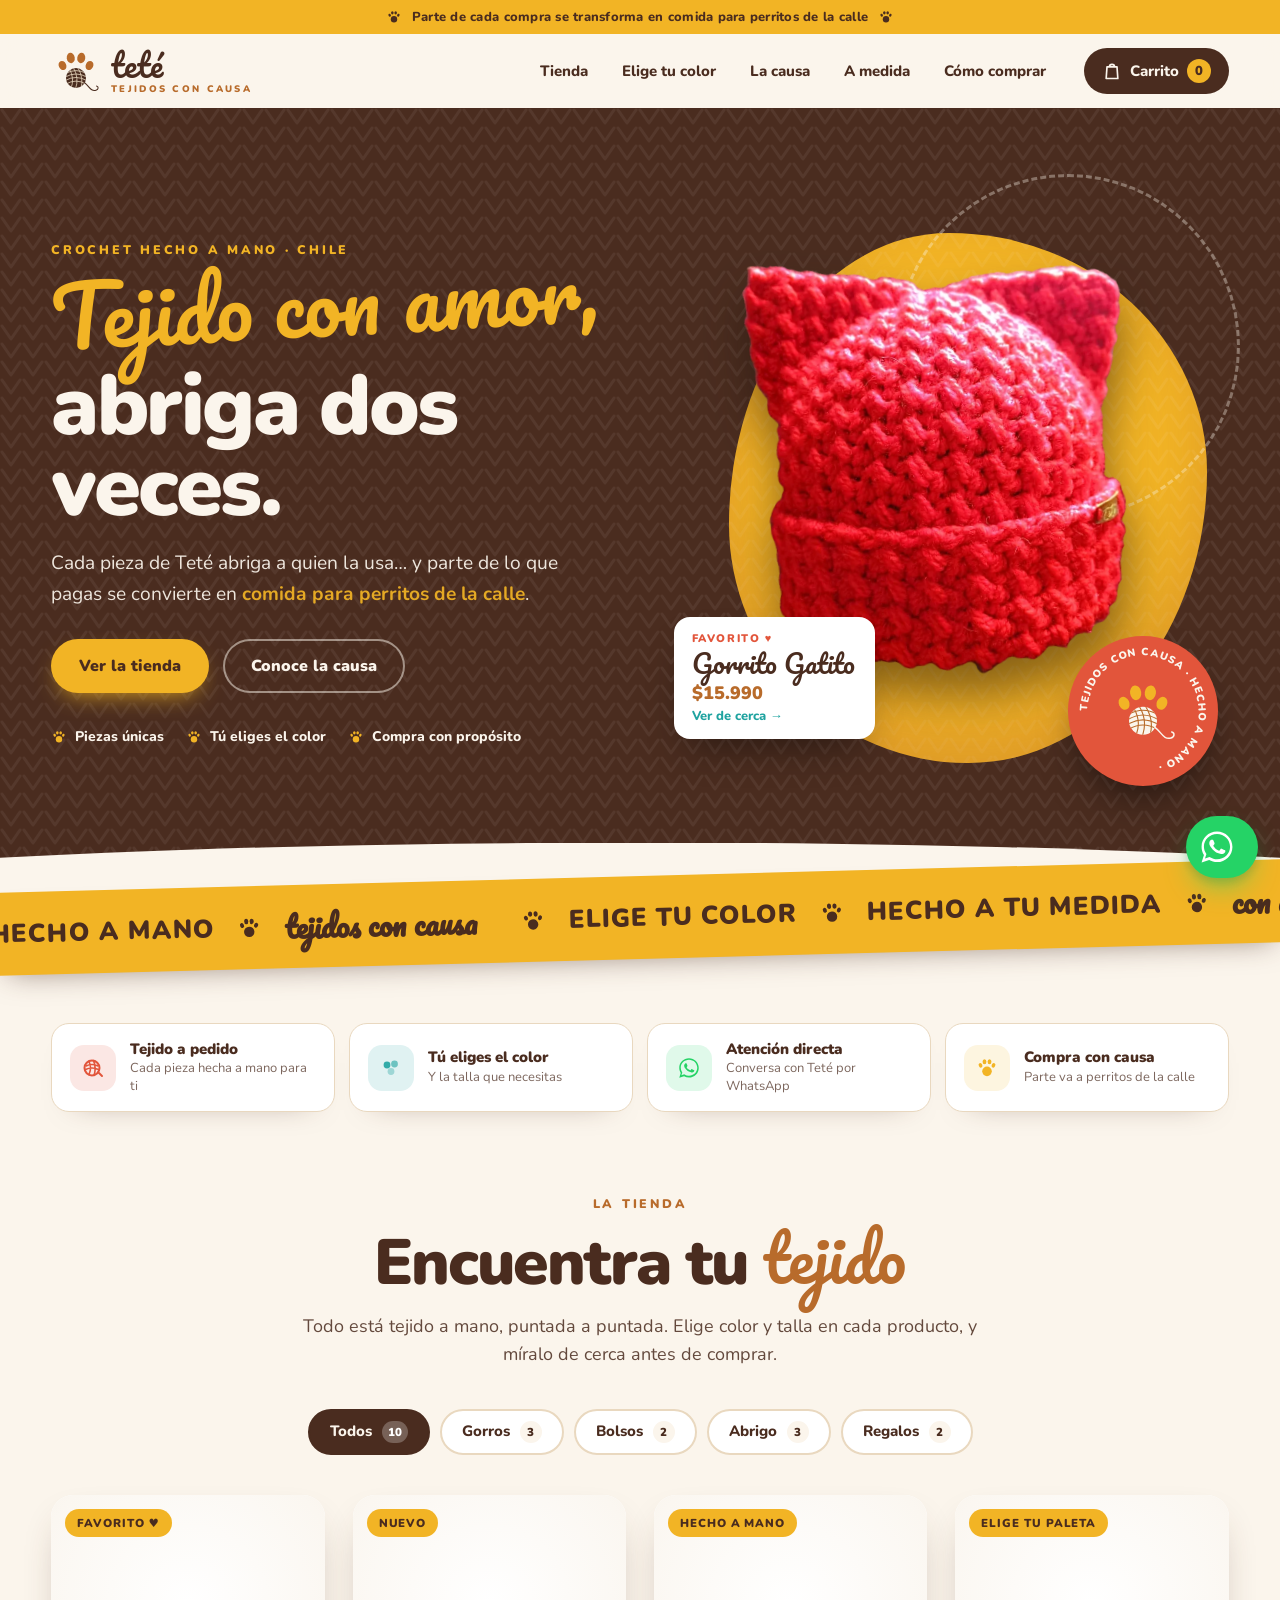
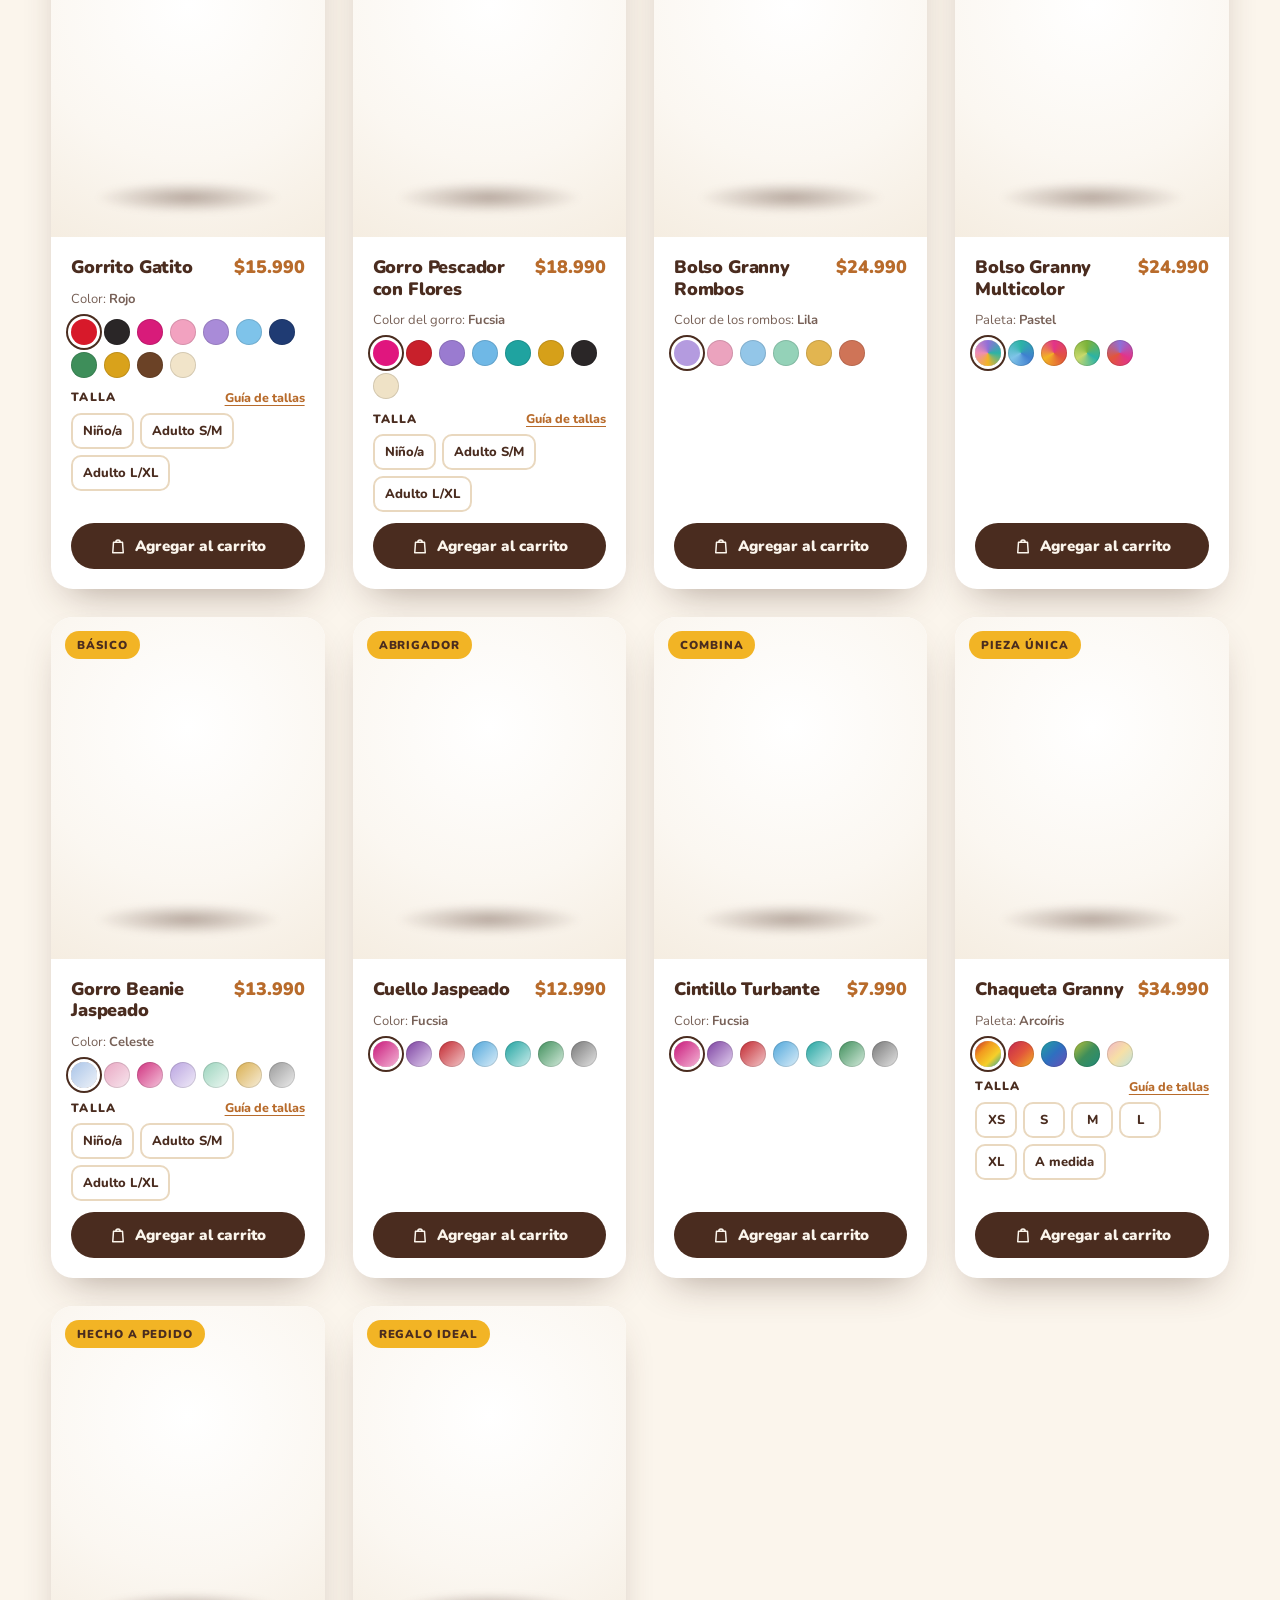
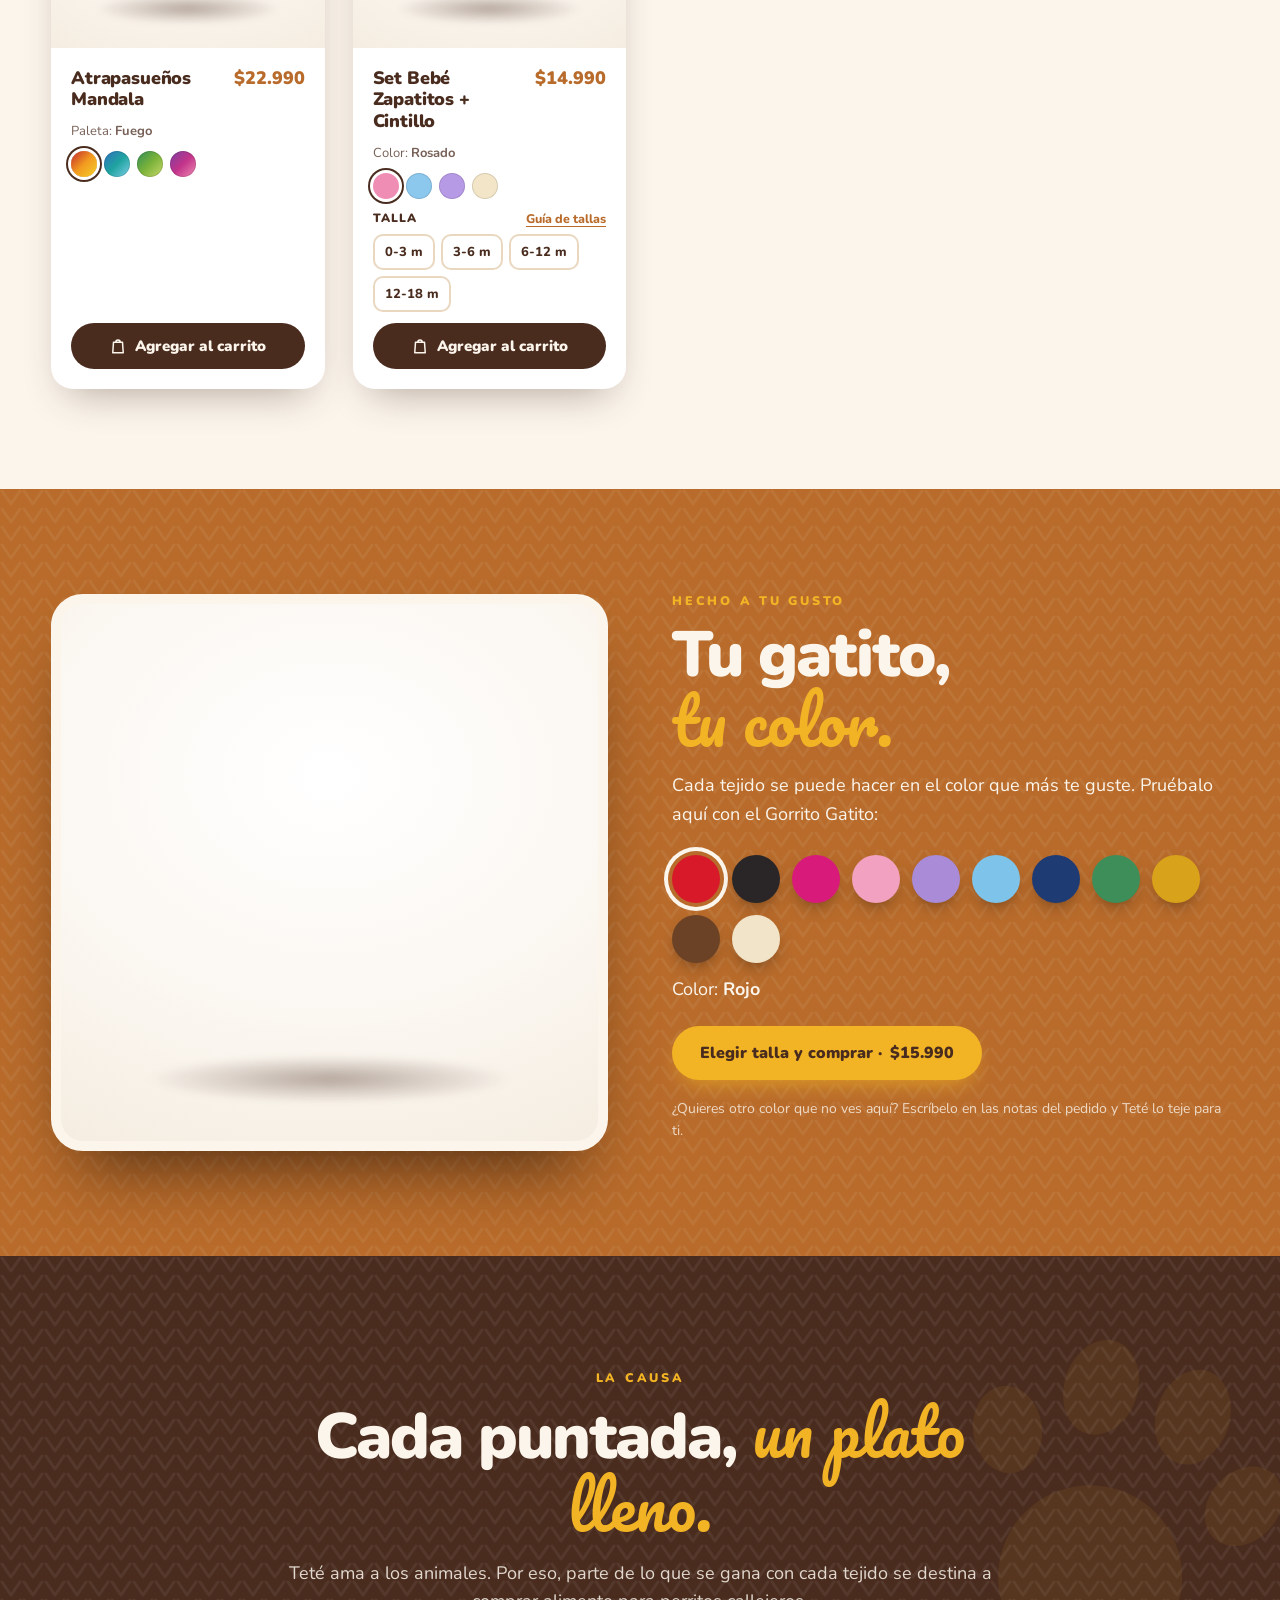
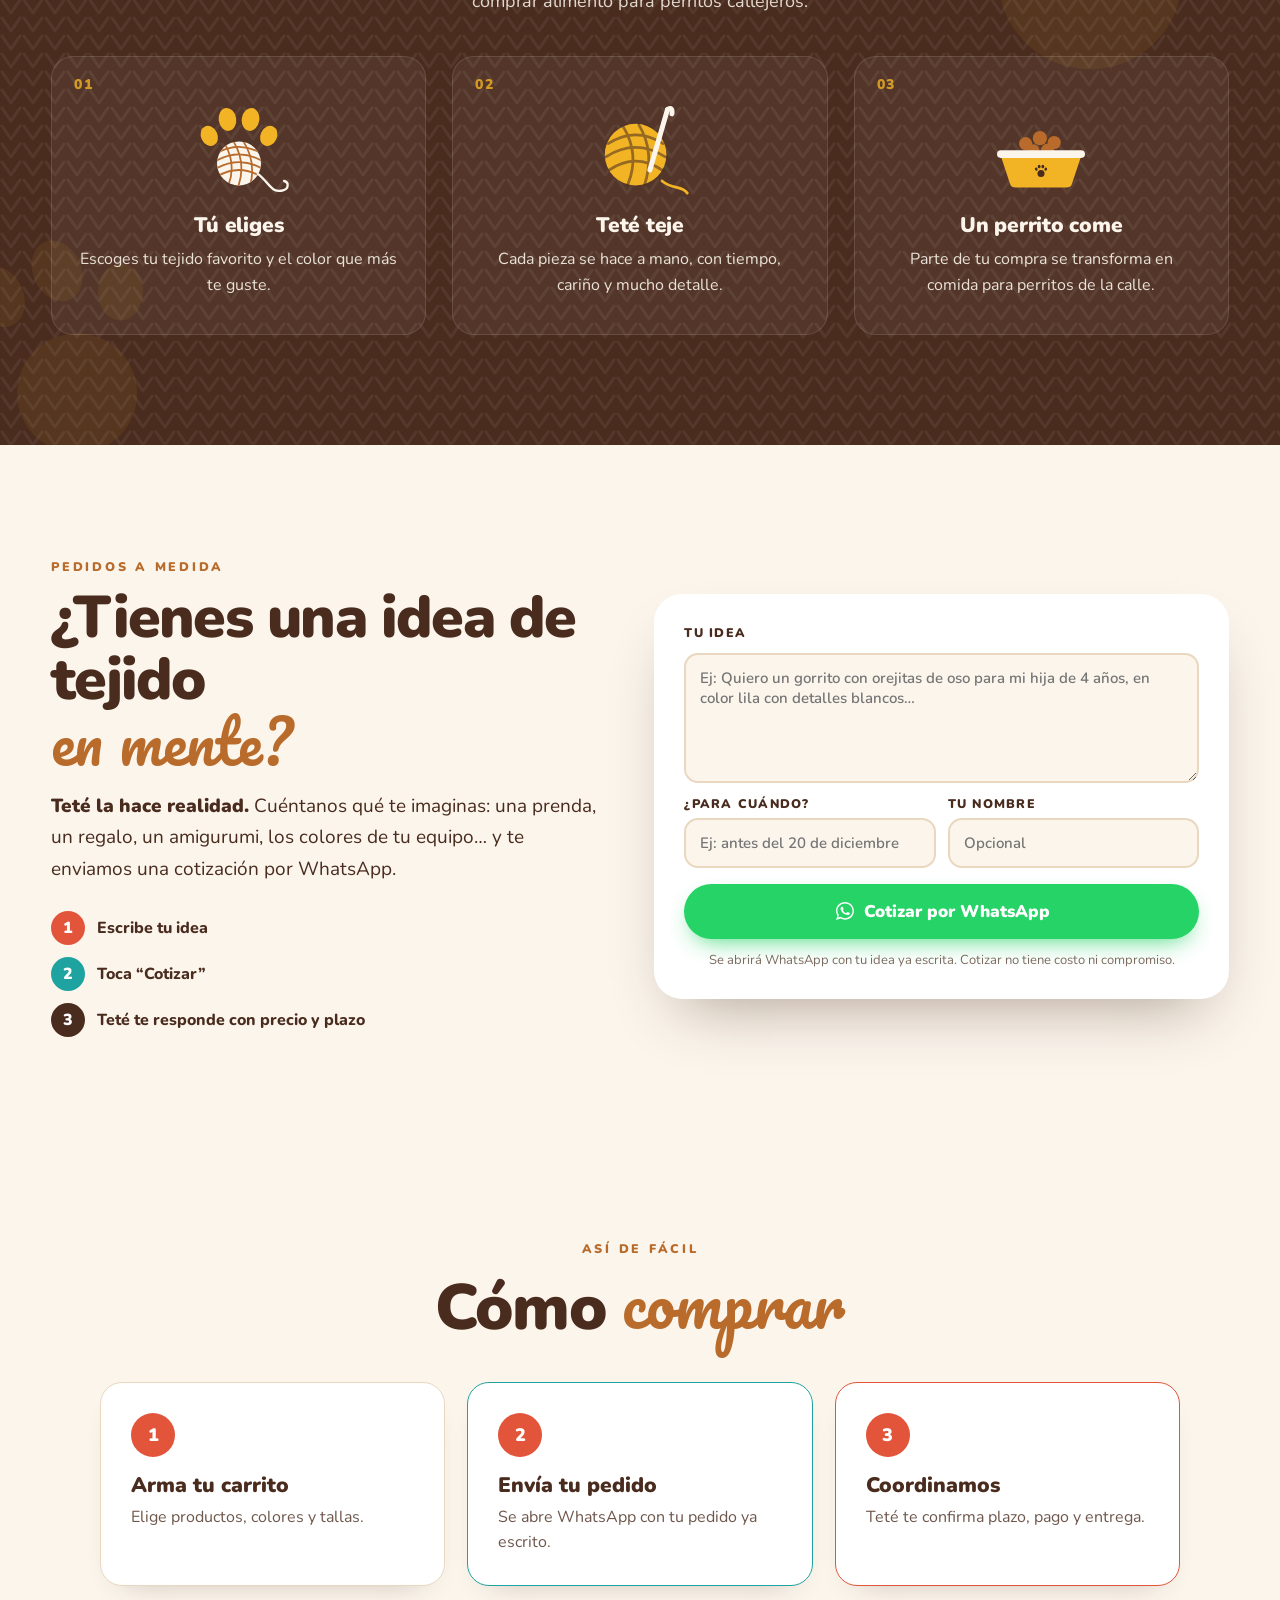
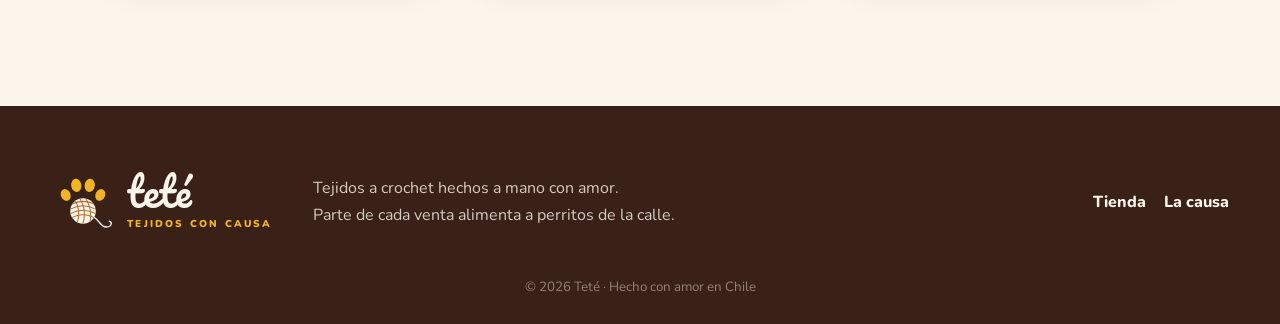
==== index-ovillo.html @ cbbb32c8 "Tienda web de Teté · Tejidos con causa Página estática de la tienda: catálogo con colores y tallas, " ====
<!DOCTYPE html>
<html lang="es">
<head>
<meta charset="UTF-8">
<meta name="viewport" content="width=device-width, initial-scale=1">
<title>Teté · Tejidos a crochet hechos a mano, en tu color</title>
<meta name="description" content="Tienda de tejidos a crochet hechos a mano en Chile: gorros, bolsos y regalos en el color y la talla que elijas. Pedidos por WhatsApp. Parte de cada compra alimenta a perritos de la calle.">
<meta name="theme-color" content="#1FA3A0">
<meta name="author" content="Teté · Tejidos con causa">
<!-- Vista previa al compartir (WhatsApp, Facebook, Instagram, X, LinkedIn).
     Al publicar la página, ejecuta preparar-para-publicar.ps1 para convertir estas rutas en direcciones completas. -->
<meta property="og:type" content="website">
<meta property="og:locale" content="es_CL">
<meta property="og:site_name" content="Teté · Tejidos con causa">
<meta property="og:title" content="Teté · Tejidos a crochet hechos a mano, en tu color">
<meta property="og:description" content="Gorros, bolsos y regalos tejidos a pedido en el color que quieras. Parte de cada compra alimenta a perritos de la calle 🐾">
<meta property="og:image" content="img/og-tete.jpg">
<meta property="og:image:type" content="image/jpeg">
<meta property="og:image:width" content="1200">
<meta property="og:image:height" content="630">
<meta property="og:image:alt" content="Logo de Teté junto a un gorrito tejido con orejitas de gato, con el texto: Tejidos hechos a mano, en tu color">
<meta property="og:image" content="img/og-tete-cuadrada.jpg">
<meta property="og:image:type" content="image/jpeg">
<meta property="og:image:width" content="1200">
<meta property="og:image:height" content="1200">
<meta name="twitter:card" content="summary_large_image">
<meta name="twitter:title" content="Teté · Tejidos a crochet hechos a mano, en tu color">
<meta name="twitter:description" content="Gorros, bolsos y regalos tejidos a pedido. Parte de cada compra alimenta a perritos de la calle.">
<meta name="twitter:image" content="img/og-tete.jpg">
<meta name="twitter:image:alt" content="Logo de Teté junto a un gorrito tejido con orejitas de gato">
<link rel="icon" href="img/favicon-mandala.svg" type="image/svg+xml">
<link rel="icon" href="img/favicon-32.png" type="image/png" sizes="32x32">
<link rel="apple-touch-icon" href="img/apple-touch-icon.png">
<link rel="manifest" href="site.webmanifest"><link rel="preload" href="fonts/nunito-variable.woff2" as="font" type="font/woff2" crossorigin>
<link rel="preload" href="fonts/pacifico-400.woff2" as="font" type="font/woff2" crossorigin>
<link rel="preload" href="img/p/gatito-rojo.webp" as="image">
<link rel="stylesheet" href="css/fonts.css">
<link rel="stylesheet" href="css/styles.css">
<link rel="stylesheet" href="css/refine.css">
</head>
<body>

<!-- Ícono de marca: huella-ovillo -->
<svg width="0" height="0" style="position:absolute" aria-hidden="true">
  <defs>
    <clipPath id="cpOvillo"><circle cx="100" cy="128" r="40"/></clipPath>
    <symbol id="ovillo" viewBox="0 0 200 200">
      <g fill="var(--toe)">
        <ellipse cx="46" cy="78" rx="15" ry="19" transform="rotate(-25 46 78)"/>
        <ellipse cx="79" cy="48" rx="16" ry="21" transform="rotate(-8 79 48)"/>
        <ellipse cx="121" cy="48" rx="16" ry="21" transform="rotate(8 121 48)"/>
        <ellipse cx="154" cy="78" rx="15" ry="19" transform="rotate(25 154 78)"/>
      </g>
      <circle cx="100" cy="128" r="40" fill="var(--pad)"/>
      <g clip-path="url(#cpOvillo)" fill="none" stroke="var(--line)" stroke-width="3.2" stroke-linecap="round">
        <path d="M58 110 Q100 86 142 110"/><path d="M57 124 Q100 99 143 124"/><path d="M57 138 Q100 113 143 138"/><path d="M60 152 Q100 128 140 152"/>
        <path d="M74 92 Q96 130 80 170"/><path d="M90 88 Q114 128 98 172"/><path d="M108 88 Q132 126 120 170"/>
      </g>
      <path d="M134 147 C154 161 158 183 180 177 C191 174 191 162 182 160" fill="none" stroke="var(--thread)" stroke-width="4.2" stroke-linecap="round"/>
    </symbol>
    <symbol id="paw" viewBox="0 0 200 200">
      <ellipse cx="46" cy="78" rx="15" ry="19" transform="rotate(-25 46 78)"/><ellipse cx="79" cy="48" rx="16" ry="21"/>
      <ellipse cx="121" cy="48" rx="16" ry="21"/><ellipse cx="154" cy="78" rx="15" ry="19" transform="rotate(25 154 78)"/>
      <circle cx="100" cy="128" r="40"/>
    </symbol>
    <symbol id="wa" viewBox="0 0 32 32"><path fill="currentColor" d="M16 3C8.8 3 3 8.7 3 15.8c0 2.5.7 4.9 2 7L3 29l6.4-2c2 1.1 4.3 1.7 6.6 1.7 7.2 0 13-5.7 13-12.8S23.2 3 16 3zm0 23.4c-2.1 0-4.1-.6-5.9-1.7l-.4-.3-3.8 1.2 1.2-3.7-.3-.4c-1.2-1.8-1.8-3.8-1.8-5.9C5 9.9 9.9 5.1 16 5.1s11 4.8 11 10.7-4.9 10.6-11 10.6zm6-7.9c-.3-.2-1.9-1-2.2-1.1-.3-.1-.5-.2-.7.2-.2.3-.8 1.1-1 1.3-.2.2-.4.2-.7.1-.3-.2-1.4-.5-2.6-1.6-1-.9-1.6-1.9-1.8-2.2-.2-.3 0-.5.1-.7l.5-.6c.2-.2.2-.3.3-.6.1-.2 0-.4 0-.6l-1-2.4c-.3-.6-.5-.5-.7-.5h-.6c-.2 0-.6.1-.9.4-.3.3-1.2 1.1-1.2 2.7s1.2 3.1 1.4 3.3c.2.2 2.3 3.6 5.7 4.9 2.8 1.1 3.4.9 4 .8.6-.1 1.9-.8 2.2-1.5.3-.7.3-1.4.2-1.5-.1-.2-.3-.3-.6-.4z"/></symbol>
    <symbol id="bag" viewBox="0 0 24 24"><path fill="none" stroke="currentColor" stroke-width="2" stroke-linecap="round" stroke-linejoin="round" d="M6 7h12l1 14H5L6 7Z M9 7a3 3 0 0 1 6 0"/></symbol>
  </defs>
</svg>

<div class="topbar">
  <svg class="i"><use href="#paw"/></svg> Parte de cada compra se transforma en comida para perritos de la calle <svg class="i"><use href="#paw"/></svg>
</div>

<header class="header" id="header">
  <a href="#inicio" class="brand" aria-label="Teté, inicio">
    <svg class="brand-ic logo-pos"><use href="#ovillo"/></svg>
    <span class="brand-txt"><b>teté</b><small>tejidos con causa</small></span>
  </a>
  <nav class="nav" id="nav">
    <a href="#tienda">Tienda</a>
    <a href="#color">Elige tu color</a>
    <a href="#causa">La causa</a>
    <a href="#idea">A medida</a>
    <a href="#comprar">Cómo comprar</a>
  </nav>
  <button class="cart-btn" id="openCart" aria-label="Abrir carrito">
    <svg><use href="#bag"/></svg><span>Carrito</span><em id="cartCount">0</em>
  </button>
  <button class="menu-btn" id="menuBtn" type="button" aria-label="Abrir menú" aria-expanded="false" aria-controls="nav"><span></span><span></span><span></span></button>
</header>

<!-- HERO -->
<section class="hero" id="inicio">
  <svg class="hero-thread" viewBox="0 0 1440 700" preserveAspectRatio="none" aria-hidden="true">
    <path d="M-40 560 C 200 420, 320 680, 560 540 S 900 300, 1080 420 S 1360 560, 1500 300" />
  </svg>
  <div class="hero-in">
    <div class="hero-copy">
      <span class="eyebrow">Crochet hecho a mano · Chile</span>
      <h1><span class="script">Tejido con amor,</span><span class="big">abriga dos veces.</span></h1>
      <p>Cada pieza de Teté abriga a quien la usa… y parte de lo que pagas se convierte en <b>comida para perritos de la calle</b>.</p>
      <div class="hero-cta">
        <a href="#tienda" class="btn btn-sun">Ver la tienda</a>
        <a href="#causa" class="btn btn-ghost">Conoce la causa</a>
      </div>
      <ul class="hero-points">
        <li><svg class="i"><use href="#paw"/></svg>Piezas únicas</li>
        <li><svg class="i"><use href="#paw"/></svg>Tú eliges el color</li>
        <li><svg class="i"><use href="#paw"/></svg>Compra con propósito</li>
      </ul>
    </div>
    <div class="hero-art">
      <div class="blob" data-depth=".3"></div>
      <div class="ring" data-depth=".5"></div>
      <div class="paw-trail" id="pawTrail" aria-hidden="true"></div>
      <img class="cut cut-hero" data-depth="1.2" src="img/p/gatito-rojo.webp" alt="Gorrito Gatito rojo tejido a crochet con orejitas">
      <button class="hero-tag" id="heroTag" data-depth="2" type="button"><small>Favorito ♥</small><b>Gorrito Gatito</b><span id="heroPrice"></span><em>Ver de cerca →</em></button>
      <div class="seal" aria-hidden="true" data-depth=".8">
        <svg viewBox="0 0 200 200" class="seal-ring">
          <defs><path id="sealArc" d="M100 100 m-74 0 a74 74 0 1 1 148 0 a74 74 0 1 1 -148 0"/></defs>
          <text><textPath href="#sealArc">TEJIDOS CON CAUSA · HECHO A MANO ·</textPath></text>
        </svg>
        <svg class="seal-ic logo-neg"><use href="#ovillo"/></svg>
      </div>
    </div>
  </div>
</section>

<div class="marquee" aria-hidden="true">
  <div class="marquee-track" id="marquee"></div>
</div>

<section class="trust" aria-label="Por qué comprar en Teté">
  <div class="trust-in">
    <div class="t-item"><span class="t-ico" style="--c:var(--coral)"><svg viewBox="0 0 24 24"><circle cx="11" cy="12" r="7.5" fill="none" stroke="currentColor" stroke-width="2"/><path d="M5 10q6-3 12 0M4.5 13.5q6.5-3 13 0M8 5.5q3 6 0 13M12.5 4.6q3 7 .5 14.8" fill="none" stroke="currentColor" stroke-width="1.6" stroke-linecap="round"/><path d="M18 17l3 3" stroke="currentColor" stroke-width="2" stroke-linecap="round"/></svg></span><div><b>Tejido a pedido</b><span>Cada pieza hecha a mano para ti</span></div></div>
    <div class="t-item"><span class="t-ico" style="--c:var(--turquesa)"><svg viewBox="0 0 24 24"><circle cx="8" cy="9" r="3.4" fill="currentColor" opacity=".9"/><circle cx="15.5" cy="8" r="3.4" fill="currentColor" opacity=".6"/><circle cx="12" cy="15.5" r="3.4" fill="currentColor" opacity=".35"/></svg></span><div><b>Tú eliges el color</b><span>Y la talla que necesitas</span></div></div>
    <div class="t-item"><span class="t-ico" style="--c:#25D366"><svg viewBox="0 0 32 32"><use href="#wa"/></svg></span><div><b>Atención directa</b><span>Conversa con Teté por WhatsApp</span></div></div>
    <div class="t-item"><span class="t-ico" style="--c:var(--girasol)"><svg viewBox="0 0 200 200"><use href="#paw"/></svg></span><div><b>Compra con causa</b><span>Parte va a perritos de la calle</span></div></div>
  </div>
</section>
<!-- TIENDA -->
<section class="shop" id="tienda">
  <div class="sec-head reveal">
    <span class="eyebrow dark">La tienda</span>
    <h2>Encuentra tu <span class="script">tejido</span></h2>
    <p>Todo está tejido a mano, puntada a puntada. Elige color y talla en cada producto, y míralo de cerca antes de comprar.</p>
  </div>
  <div class="filters reveal" id="filters">
    <button class="chip on" data-cat="todos">Todos</button>
    <button class="chip" data-cat="gorros">Gorros</button>
    <button class="chip" data-cat="bolsos">Bolsos</button>
    <button class="chip" data-cat="abrigo">Abrigo</button>
    <button class="chip" data-cat="regalos">Regalos</button>
  </div>
  <div class="grid" id="grid"></div>
</section>

<!-- ELIGE TU COLOR -->
<section class="picker" id="color">
  <div class="picker-in">
    <div class="picker-img reveal stage3d" id="pickStage"><div class="floor" id="pickFloor"></div><div class="obj" id="pickObj"><img id="pickImg" src="img/p/gatito-rojo.webp" alt="Gorrito Gatito" draggable="false"></div></div>
    <div class="picker-copy reveal">
      <span class="eyebrow">Hecho a tu gusto</span>
      <h2>Tu gatito, <span class="script">tu color.</span></h2>
      <p>Cada tejido se puede hacer en el color que más te guste. Pruébalo aquí con el Gorrito Gatito:</p>
      <div class="big-sw" id="pickSw"></div>
      <p class="pick-name">Color: <b id="pickName">Rojo</b></p>
      <button class="btn btn-sun" id="pickAdd">Elegir talla y comprar · <span id="pickPrice"></span></button>
      <p class="hint">¿Quieres otro color que no ves aquí? Escríbelo en las notas del pedido y Teté lo teje para ti.</p>
    </div>
  </div>
</section>

<!-- CAUSA -->
<section class="cause" id="causa">
  <svg class="cause-paw" aria-hidden="true"><use href="#paw"/></svg><svg class="cause-paw l" aria-hidden="true"><use href="#paw"/></svg>
  <div class="sec-head reveal light">
    <span class="eyebrow">La causa</span>
    <h2>Cada puntada, <span class="script">un plato lleno.</span></h2>
    <p>Teté ama a los animales. Por eso, parte de lo que se gana con cada tejido se destina a comprar alimento para perritos callejeros.</p>
  </div>
  <div class="steps">
    <article class="step reveal"><span class="n">01</span><svg class="st-ic logo-neg"><use href="#ovillo"/></svg><h3>Tú eliges</h3><p>Escoges tu tejido favorito y el color que más te guste.</p></article>
    <article class="step reveal"><span class="n">02</span><svg class="st-ic" viewBox="0 0 200 200"><circle cx="92" cy="112" r="56" fill="#F2B425"/><g fill="none" stroke="#4A2C1F" stroke-width="5" stroke-linecap="round" opacity=".55"><path d="M42 92 Q92 60 142 92"/><path d="M38 116 Q92 82 146 116"/><path d="M44 140 Q92 108 140 140"/><path d="M70 62 Q100 112 78 166"/><path d="M98 58 Q128 108 108 168"/></g><path d="M150 30 L118 140" stroke="#FBF5EC" stroke-width="9" stroke-linecap="round"/><path d="M150 30 q10 -6 8 8" stroke="#FBF5EC" stroke-width="9" fill="none" stroke-linecap="round"/><path d="M140 160 C160 176 176 168 186 182" stroke="#F2B425" stroke-width="5" fill="none" stroke-linecap="round"/></svg><h3>Teté teje</h3><p>Cada pieza se hace a mano, con tiempo, cariño y mucho detalle.</p></article>
    <article class="step reveal"><span class="n">03</span><svg class="st-ic" viewBox="0 0 200 200"><g fill="#B86B2B"><circle cx="72" cy="92" r="12"/><circle cx="98" cy="82" r="13"/><circle cx="124" cy="90" r="12"/><circle cx="86" cy="104" r="11"/><circle cx="112" cy="104" r="12"/></g><path d="M26 112 H174 L156 166 Q154 172 146 172 H54 Q46 172 44 166 Z" fill="#F2B425"/><rect x="20" y="104" width="160" height="14" rx="7" fill="#FBF5EC"/><g fill="#4A2C1F" transform="translate(84 126) scale(.16)"><use href="#paw"/></g></svg><h3>Un perrito come</h3><p>Parte de tu compra se transforma en comida para perritos de la calle.</p></article>
  </div>
</section>

<!-- PEDIDO A MEDIDA -->
<section class="idea" id="idea">
  <div class="idea-in">
    <div class="idea-copy reveal">
      <span class="eyebrow dark">Pedidos a medida</span>
      <h2>¿Tienes una idea de tejido <span class="script">en mente?</span></h2>
      <p class="idea-lead"><b>Teté la hace realidad.</b> Cuéntanos qué te imaginas: una prenda, un regalo, un amigurumi, los colores de tu equipo… y te enviamos una cotización por WhatsApp.</p>
      <ul class="idea-steps">
        <li><span>1</span>Escribe tu idea</li>
        <li><span>2</span>Toca “Cotizar”</li>
        <li><span>3</span>Teté te responde con precio y plazo</li>
      </ul>
    </div>
    <form class="idea-card reveal" id="ideaForm">
      <label for="ideaText">Tu idea</label>
      <textarea id="ideaText" rows="5" required placeholder="Ej: Quiero un gorrito con orejitas de oso para mi hija de 4 años, en color lila con detalles blancos…"></textarea>
      <div class="idea-row">
        <div><label for="ideaFor">¿Para cuándo?</label><input id="ideaFor" placeholder="Ej: antes del 20 de diciembre"></div>
        <div><label for="ideaName">Tu nombre</label><input id="ideaName" placeholder="Opcional"></div>
      </div>
      <button class="btn btn-wa wide" type="submit"><svg class="i" style="width:22px;height:22px"><use href="#wa"/></svg>Cotizar por WhatsApp</button>
      <small class="idea-note">Se abrirá WhatsApp con tu idea ya escrita. Cotizar no tiene costo ni compromiso.</small>
    </form>
  </div>
</section>
<!-- CÓMO COMPRAR -->
<section class="how" id="comprar">
  <div class="sec-head reveal">
    <span class="eyebrow dark">Así de fácil</span>
    <h2>Cómo <span class="script">comprar</span></h2>
  </div>
  <div class="how-row">
    <div class="how-it reveal"><b>1</b><h3>Arma tu carrito</h3><p>Elige productos, colores y tallas.</p></div>
    <div class="how-it reveal"><b>2</b><h3>Envía tu pedido</h3><p>Se abre WhatsApp con tu pedido ya escrito.</p></div>
    <div class="how-it reveal"><b>3</b><h3>Coordinamos</h3><p>Teté te confirma plazo, pago y entrega.</p></div>
  </div>
</section>

<footer class="footer">
  <div class="foot-in">
    <div class="foot-brand">
      <svg class="foot-ic logo-neg"><use href="#ovillo"/></svg>
      <div><b class="wm">teté</b><small>tejidos con causa</small></div>
    </div>
    <p>Tejidos a crochet hechos a mano con amor.<br>Parte de cada venta alimenta a perritos de la calle.</p>
    <div class="foot-links">
      <a href="#tienda">Tienda</a><a href="#causa">La causa</a>
    </div>
  </div>
  <small class="copy">© <span id="year"></span> Teté · Hecho con amor en Chile</small>
</footer>

<!-- Modal producto -->
<div class="modal" id="modal" aria-hidden="true">
  <div class="modal-bg" data-close></div>
  <div class="modal-box" role="dialog" aria-modal="true" aria-labelledby="mName">
    <button class="x" data-close aria-label="Cerrar">×</button>
    <div class="m-media">
      <div class="viewer" id="viewer">
        <div class="v-floor" id="vFloor"></div>
        <div class="v-obj" id="vObj"></div>
      </div>
      <div class="v-hint"><span class="v-ico">⟲</span> Arrastra para girar · rueda para acercar</div>
      <div class="v-ctrl">
        <button id="vAuto" class="on" title="Giro automático">⟳</button>
        <button id="vOut" title="Alejar">−</button>
        <button id="vIn" title="Acercar">+</button>
        <button id="vReset" title="Vista frontal">◎</button>
      </div>
      <div class="m-thumbs" id="mThumbs"></div>
    </div>
    <div class="m-info">
      <span class="badge" id="mBadge"></span>
      <h3 id="mName"></h3>
      <div class="m-price" id="mPrice"></div>
      <p id="mDesc"></p>
      <div class="opt"><label id="mColorLbl"></label><div class="sws" id="mSw"></div><span class="opt-sel" id="mColorName"></span></div>
      <div class="opt" id="mSizeWrap"><div class="sz-head"><label>Talla</label><button class="guide-link" id="mGuide" type="button">Guía de tallas</button></div><div class="szs" id="mSizes"></div><small class="sz-err">Elige una talla para continuar</small></div>
      <div class="opt"><label>Cantidad</label><div class="qty"><button id="mMinus">−</button><span id="mQty">1</span><button id="mPlus">+</button></div></div>
      <button class="btn btn-choco wide" id="mAdd">Agregar al carrito</button>
      <a class="wa-ask" id="mAsk" href="#" target="_blank" rel="noopener"><svg class="i"><use href="#wa"/></svg> Preguntar por este producto</a>
      <ul class="m-det" id="mDet"></ul>
      <div class="m-look" id="mLook" hidden><h4>Completa el look</h4><div class="look-row" id="mLookRow"></div></div>
    </div>
  </div>
</div>

<!-- Carrito -->
<aside class="drawer" id="drawer" aria-hidden="true">
  <div class="drawer-bg" data-dclose></div>
  <div class="drawer-box">
    <div class="d-head"><h3>Tu carrito</h3><button class="x" data-dclose aria-label="Cerrar carrito">×</button></div>
    <div class="d-items" id="dItems"></div>
    <div class="d-foot" id="dFoot">
      <div class="d-cause"><svg class="i"><use href="#paw"/></svg> Con esta compra ayudas a alimentar perritos de la calle.</div>
      <div class="d-total"><span>Total</span><b id="dTotal">$0</b></div>
      <form id="orderForm" class="d-form">
        <input name="nombre" placeholder="Tu nombre" required>
        <input name="comuna" placeholder="Comuna / ciudad" required>
        <select name="entrega"><option>Despacho a domicilio</option><option>Retiro en persona</option></select>
        <textarea name="nota" rows="2" placeholder="Notas: otro color, medidas, fecha para regalo…"></textarea>
        <button class="btn btn-wa wide" type="submit"><svg class="i" style="width:22px;height:22px"><use href="#wa"/></svg>Enviar pedido por WhatsApp</button>
      </form>
    </div>
  </div>
</aside>

<div class="guide" id="guide">
  <div class="guide-bg" data-gclose></div>
  <div class="guide-box">
    <button class="x" data-gclose aria-label="Cerrar">×</button>
    <h3 id="gTitle"></h3>
    <table id="gTable"></table>
    <p class="note">Medidas referenciales. ¿Dudas o quieres algo a medida? Escríbelo en las notas del pedido y Teté te ayuda.</p>
  </div>
</div>

<a class="wa-float" id="waFloat" href="https://wa.me/56950294831" target="_blank" rel="noopener" aria-label="Escríbenos por WhatsApp">
  <svg viewBox="0 0 32 32" aria-hidden="true"><use href="#wa"/></svg><span>¿Dudas? Escríbenos</span>
</a>

<div class="toast" id="toast"><svg class="i"><use href="#paw"/></svg><span id="toastTxt"></span></div>

<script src="js/productos.js"></script>
<script src="js/app.js"></script>
</body>
</html>
---- css/fonts.css ----
﻿/* Letras de Teté guardadas dentro de la página (sin depender de Google Fonts). Subconjunto latino. */
@font-face{font-family:'Pacifico';font-style:normal;font-weight:400;font-display:swap;src:url(../fonts/pacifico-400.woff2) format('woff2');unicode-range:U+0000-00FF, U+0131, U+0152-0153, U+02BB-02BC, U+02C6, U+02DA, U+02DC, U+0304, U+0308, U+0329, U+2000-206F, U+20AC, U+2122, U+2191, U+2193, U+2212, U+2215, U+FEFF, U+FFFD}
@font-face{font-family:'Nunito';font-style:normal;font-weight:400 900;font-display:swap;src:url(../fonts/nunito-variable.woff2) format('woff2');unicode-range:U+0000-00FF, U+0131, U+0152-0153, U+02BB-02BC, U+02C6, U+02DA, U+02DC, U+0304, U+0308, U+0329, U+2000-206F, U+20AC, U+2122, U+2191, U+2193, U+2212, U+2215, U+FEFF, U+FFFD}
---- css/styles.css ----
/* ===== Tete · Tejidos con causa — Identidad: Huella-ovillo ===== */
:root{
  --choco:#4A2C1F; --choco-2:#3A2117; --caramelo:#B86B2B; --arena:#E9D8BF; --crema:#FBF5EC;
  --girasol:#F2B425; --turquesa:#1FA3A0; --coral:#E2553B; --rosa:#E86A9A;
  --r:22px; --shadow:0 18px 40px -18px rgba(74,44,31,.45);
  --knit:url("data:image/svg+xml,%3Csvg xmlns='http://www.w3.org/2000/svg' width='22' height='18'%3E%3Cpath d='M2 2l9 13 9-13' fill='none' stroke='%23ffffff' stroke-opacity='.06' stroke-width='3' stroke-linecap='round' stroke-linejoin='round'/%3E%3C/svg%3E");
}
*{box-sizing:border-box}
html{scroll-behavior:smooth;scroll-padding-top:84px}
body{margin:0;font-family:Nunito,system-ui,sans-serif;color:var(--choco);background:var(--crema);-webkit-font-smoothing:antialiased;overflow-x:hidden}
img{display:block;max-width:100%}
a{color:inherit}
button{font-family:inherit;cursor:pointer}
.i{width:16px;height:16px;fill:currentColor;flex:none}
.script{font-family:Pacifico,cursive;font-weight:400}
.logo-pos{--toe:var(--caramelo);--pad:var(--choco);--line:var(--arena);--thread:var(--choco)}
.logo-neg{--toe:var(--girasol);--pad:var(--crema);--line:var(--caramelo);--thread:var(--crema)}

/* ---------- top bar & header ---------- */
.topbar{background:var(--girasol);color:var(--choco);font-weight:800;font-size:13px;letter-spacing:.02em;display:flex;align-items:center;justify-content:center;gap:10px;padding:8px 14px;text-align:center}
.header{position:sticky;top:0;z-index:50;display:flex;align-items:center;gap:24px;padding:12px clamp(16px,4vw,56px);background:rgba(251,245,236,.86);backdrop-filter:blur(12px);transition:box-shadow .3s}
.header.scrolled{box-shadow:0 8px 30px -14px rgba(74,44,31,.35)}
.brand{display:flex;align-items:center;gap:10px;text-decoration:none}
.brand-ic{width:50px;height:50px}
.brand-txt{display:flex;flex-direction:column;line-height:1}
.brand-txt b{font-family:Pacifico,cursive;font-weight:400;font-size:32px}
.brand-txt small{font-size:9.5px;font-weight:900;letter-spacing:.24em;text-transform:uppercase;color:var(--caramelo);margin-top:4px}
.nav{margin-left:auto;display:flex;gap:6px}
.nav a{text-decoration:none;font-weight:800;font-size:15px;padding:10px 14px;border-radius:99px;transition:background .2s}
.nav a:hover{background:var(--arena)}
.cart-btn{display:flex;align-items:center;gap:8px;border:none;background:var(--choco);color:var(--crema);font-weight:800;font-size:15px;padding:11px 18px;border-radius:99px;position:relative;transition:transform .2s}
.cart-btn:hover{transform:translateY(-2px)}
.cart-btn svg{width:20px;height:20px}
.cart-btn em{font-style:normal;background:var(--girasol);color:var(--choco);min-width:24px;height:24px;border-radius:99px;display:grid;place-items:center;font-size:13px;font-weight:900;padding:0 6px}
.cart-btn.bump{animation:bump .5s}
@keyframes bump{30%{transform:scale(1.14)}60%{transform:scale(.95)}}

/* ---------- buttons ---------- */
.btn{display:inline-flex;align-items:center;justify-content:center;gap:8px;border:none;border-radius:99px;padding:16px 28px;font-weight:900;font-size:16px;text-decoration:none;transition:transform .2s,box-shadow .2s,background .2s}
.btn:hover{transform:translateY(-3px)}
.btn-sun{background:var(--girasol);color:var(--choco);box-shadow:0 10px 24px -10px rgba(242,180,37,.9)}
.btn-ghost{color:var(--crema);box-shadow:inset 0 0 0 2px rgba(251,245,236,.5)}
.btn-ghost:hover{box-shadow:inset 0 0 0 2px var(--crema)}
.btn-choco{background:var(--choco);color:var(--crema)}
.btn.wide{width:100%}
.eyebrow{display:inline-block;font-weight:900;font-size:12.5px;letter-spacing:.22em;text-transform:uppercase;color:var(--girasol)}
.eyebrow.dark{color:var(--caramelo)}

/* ---------- hero ---------- */
.hero{position:relative;background:var(--choco) var(--knit);color:var(--crema);overflow:hidden;padding:clamp(48px,7vw,96px) clamp(16px,4vw,56px) clamp(80px,9vw,120px)}
.hero::after{content:"";position:absolute;left:0;right:0;bottom:-1px;height:60px;background:var(--crema);clip-path:path('M0 60 C 240 0 480 0 720 30 S 1200 60 1440 10 L 1440 60 Z');clip-path:ellipse(75% 100% at 50% 100%)}
.hero-thread{position:absolute;inset:0;width:100%;height:100%;pointer-events:none}
.hero-thread path{fill:none;stroke:var(--girasol);stroke-width:3;stroke-dasharray:2 12;stroke-linecap:round;opacity:.55;animation:thread 30s linear infinite}
@keyframes thread{to{stroke-dashoffset:-700}}
.hero-in{position:relative;max-width:1280px;margin:auto;display:grid;grid-template-columns:1.05fr 1fr;gap:40px;align-items:center}
.hero h1{margin:18px 0 20px;line-height:.95}
.hero h1 .script{display:block;font-size:clamp(44px,6.4vw,92px);color:var(--girasol);transform:rotate(-3deg);transform-origin:left;margin-bottom:12px}
.hero h1 .big{display:block;font-weight:900;font-size:clamp(44px,6.6vw,96px);letter-spacing:-.03em}
.hero-copy p{font-size:clamp(17px,1.5vw,20px);line-height:1.6;max-width:520px;opacity:.92;margin:0 0 30px}
.hero-copy p b{color:var(--girasol)}
.hero-cta{display:flex;gap:14px;flex-wrap:wrap}
.hero-points{list-style:none;padding:0;margin:34px 0 0;display:flex;gap:22px;flex-wrap:wrap;font-weight:800;font-size:14px}
.hero-points li{display:flex;align-items:center;gap:8px}
.hero-points .i{color:var(--girasol)}
.hero-art{position:relative;height:clamp(420px,46vw,600px)}
.ph{position:absolute;margin:0;background:var(--crema);padding:10px;border-radius:18px;box-shadow:0 30px 60px -20px rgba(0,0,0,.6);animation:float 7s ease-in-out infinite}
.ph::after{content:"";position:absolute;inset:4px;border:2px dashed var(--caramelo);border-radius:14px;opacity:.4;pointer-events:none}
.ph img{width:100%;height:100%;object-fit:cover;border-radius:10px}
.ph1{width:52%;height:62%;left:0;top:12%;transform:rotate(-6deg)}
.ph2{width:46%;height:50%;right:2%;top:0;transform:rotate(5deg);animation-delay:-2s}
.ph3{width:38%;height:54%;right:10%;bottom:0;transform:rotate(-2deg);animation-delay:-4s}
@keyframes float{50%{translate:0 -12px}}
.seal{position:absolute;left:30%;bottom:-2%;width:150px;height:150px;border-radius:50%;background:var(--coral);display:grid;place-items:center;box-shadow:0 20px 40px -14px rgba(0,0,0,.55);z-index:3}
.seal-ring{position:absolute;inset:0;animation:spin 18s linear infinite}
.seal-ring text{font:900 14px Nunito;letter-spacing:1.5px;fill:var(--crema)}
.seal-ic{width:70px;height:70px}
@keyframes spin{to{transform:rotate(360deg)}}

/* ---------- marquee ---------- */
.marquee{background:var(--girasol);overflow:hidden;padding:16px 0;transform:rotate(-1.5deg);margin:-26px -10px 0;position:relative;z-index:2;box-shadow:0 14px 30px -18px rgba(74,44,31,.6)}
.marquee-track{display:flex;width:max-content;animation:marq 32s linear infinite}
.marquee-track span{display:flex;align-items:center;gap:22px;padding-right:22px;font-weight:900;font-size:clamp(18px,2vw,26px);letter-spacing:.04em;text-transform:uppercase;white-space:nowrap}
.marquee-track .script{text-transform:none;font-size:1.15em;color:var(--choco);letter-spacing:0}
.marquee-track svg{width:26px;height:26px;fill:var(--choco)}
@keyframes marq{to{transform:translateX(-50%)}}

/* ---------- sections ---------- */
section{position:relative}
.sec-head{text-align:center;max-width:720px;margin:0 auto 40px}
.sec-head h2{font-weight:900;font-size:clamp(36px,5vw,64px);letter-spacing:-.025em;line-height:1.05;margin:10px 0 14px}
.sec-head h2 .script{color:var(--caramelo);letter-spacing:0}
.sec-head p{font-size:18px;line-height:1.6;opacity:.85;margin:0}
.sec-head.light h2 .script{color:var(--girasol)}

/* ---------- shop ---------- */
.shop{padding:110px clamp(16px,4vw,56px) 100px;max-width:1360px;margin:auto}
.filters{display:flex;gap:10px;justify-content:center;flex-wrap:wrap;margin-bottom:40px}
.chip{border:2px solid var(--arena);background:#fff;color:var(--choco);font-weight:800;font-size:15px;padding:10px 20px;border-radius:99px;transition:all .2s}
.chip:hover{border-color:var(--caramelo)}
.chip.on{background:var(--choco);border-color:var(--choco);color:var(--crema)}
.grid{display:grid;grid-template-columns:repeat(auto-fill,minmax(270px,1fr));gap:28px}
.card{background:#fff;border-radius:var(--r);overflow:hidden;box-shadow:var(--shadow);display:flex;flex-direction:column;transition:transform .35s cubic-bezier(.2,.8,.2,1),box-shadow .35s}
.card:hover{transform:translateY(-8px) rotate(-.4deg);box-shadow:0 30px 50px -22px rgba(74,44,31,.55)}
.card.hide{display:none}
.c-media{position:relative;aspect-ratio:4/5;overflow:hidden;cursor:pointer}
.obj img.fade{opacity:0}
.badge{display:inline-block;background:var(--girasol);color:var(--choco);font-weight:900;font-size:11.5px;letter-spacing:.08em;text-transform:uppercase;padding:6px 12px;border-radius:99px}
.c-media .badge{position:absolute;top:14px;left:14px;z-index:2}
.quick{position:absolute;left:50%;bottom:16px;translate:-50% 20px;opacity:0;z-index:2;background:rgba(251,245,236,.95);color:var(--choco);border:none;font-weight:900;font-size:14px;padding:11px 18px;border-radius:99px;transition:all .3s;white-space:nowrap}
.card:hover .quick{opacity:1;translate:-50% 0}
.c-body{padding:18px 20px 20px;display:flex;flex-direction:column;gap:10px;flex:1}
.c-top{display:flex;justify-content:space-between;gap:10px;align-items:baseline}
.c-body h3{margin:0;font-size:19px;font-weight:900;line-height:1.2}
.price{font-weight:900;font-size:19px;color:var(--caramelo);white-space:nowrap}
.c-color{font-size:13px;opacity:.75}
.c-color b{opacity:1}
.sws{display:flex;gap:8px;flex-wrap:wrap}
.sw{width:28px;height:28px;border-radius:50%;border:none;padding:0;box-shadow:inset 0 0 0 1px rgba(0,0,0,.12);position:relative;transition:transform .2s}
.sw:hover{transform:scale(1.15)}
.sw.on{box-shadow:0 0 0 3px #fff,0 0 0 5px var(--choco)}
.c-actions{margin-top:auto;display:flex;gap:10px;align-items:center}
.c-actions select{flex:none;border:2px solid var(--arena);border-radius:99px;padding:10px 12px;font:800 14px Nunito;color:var(--choco);background:#fff}
.add{flex:1;display:flex;align-items:center;justify-content:center;gap:8px;border:none;background:var(--choco);color:var(--crema);font-weight:900;font-size:15px;padding:13px 16px;border-radius:99px;transition:background .2s,transform .2s}
.add:hover{background:var(--caramelo)}
.add svg{width:18px;height:18px}
.add.ok{background:var(--turquesa)}

/* ---------- color picker ---------- */
.picker{background:var(--caramelo) var(--knit);color:var(--crema);padding:100px clamp(16px,4vw,56px)}
.picker-in{max-width:1180px;margin:auto;display:grid;grid-template-columns:1fr 1fr;gap:64px;align-items:center}
.picker-img{position:relative;border-radius:32px;overflow:hidden;aspect-ratio:1;box-shadow:0 40px 70px -30px rgba(0,0,0,.6);transform:rotate(-2deg);border:10px solid var(--crema)}
.picker-img .obj{inset:9% 9% 13%}
.picker-img img{transition:opacity .3s}
.picker-copy h2{font-weight:900;font-size:clamp(38px,5vw,66px);line-height:1.02;letter-spacing:-.025em;margin:12px 0 18px}
.picker-copy h2 .script{color:var(--girasol);letter-spacing:0;display:block}
.picker-copy p{font-size:18px;line-height:1.6}
.big-sw{display:flex;gap:16px;margin:26px 0 10px}
.big-sw .sw{width:64px;height:64px;box-shadow:0 8px 18px -8px rgba(0,0,0,.5)}
.big-sw .sw.on{box-shadow:0 0 0 4px var(--caramelo),0 0 0 8px var(--crema)}
.pick-name{font-size:17px;margin:12px 0 22px}
.hint{font-size:14px!important;opacity:.8;margin-top:18px}

/* ---------- cause ---------- */
.cause{background:var(--choco) var(--knit);color:var(--crema);padding:110px clamp(16px,4vw,56px);overflow:hidden}
.cause-paw{position:absolute;width:460px;height:460px;right:-60px;top:30px;fill:var(--girasol);opacity:.07;transform:rotate(18deg)}
.cause-paw.l{left:-90px;right:auto;top:auto;bottom:-60px;width:300px;height:300px;transform:rotate(-24deg)}
.steps{max-width:1180px;margin:auto;display:grid;grid-template-columns:repeat(3,1fr);gap:26px}
.step{background:rgba(251,245,236,.06);border:2px dashed rgba(233,216,191,.25);border-radius:28px;padding:36px 28px;text-align:center;position:relative}
.step .n{position:absolute;top:18px;left:22px;font-weight:900;color:var(--girasol);letter-spacing:.1em;font-size:14px}
.st-ic{width:110px;height:110px;margin:0 auto 8px;display:block}
.step h3{font-family:Pacifico,cursive;font-weight:400;font-size:30px;margin:6px 0 8px;color:var(--girasol)}
.step p{margin:0;line-height:1.6;opacity:.9}

/* ---------- gallery ---------- */
.gallery{padding:110px clamp(16px,4vw,56px);max-width:1360px;margin:auto}
.masonry{display:grid;grid-template-columns:repeat(4,1fr);grid-auto-rows:270px;gap:20px}
.masonry img{width:100%;height:100%;object-fit:cover;border-radius:20px;box-shadow:var(--shadow);transition:transform .4s}
.masonry img:hover{transform:scale(1.02) rotate(-.5deg)}
.masonry .w2{grid-column:span 2}.masonry .h2{grid-row:span 2}

/* ---------- how ---------- */
.how{padding:30px clamp(16px,4vw,56px) 120px}
.how-row{max-width:1080px;margin:auto;display:grid;grid-template-columns:repeat(3,1fr);gap:22px}
.how-it{background:#fff;border-radius:var(--r);padding:30px;box-shadow:var(--shadow);border-top:6px solid var(--girasol)}
.how-it:nth-child(2){border-color:var(--turquesa)}.how-it:nth-child(3){border-color:var(--coral)}
.how-it b{font-family:Pacifico,cursive;font-weight:400;font-size:44px;color:var(--caramelo);line-height:1}
.how-it h3{margin:10px 0 6px;font-weight:900;font-size:21px}
.how-it p{margin:0;opacity:.8;line-height:1.55}

/* ---------- footer ---------- */
.footer{background:var(--choco-2);color:var(--crema);padding:64px clamp(16px,4vw,56px) 28px}
.foot-in{max-width:1180px;margin:auto;display:grid;grid-template-columns:auto 1fr auto;gap:40px;align-items:center}
.foot-brand{display:flex;align-items:center;gap:12px}
.foot-ic{width:64px;height:64px}
.foot-brand .wm{font-family:Pacifico,cursive;font-weight:400;font-size:40px;display:block;line-height:1}
.foot-brand small{font-weight:900;letter-spacing:.22em;font-size:10px;text-transform:uppercase;color:var(--girasol)}
.footer p{opacity:.8;line-height:1.7;margin:0}
.foot-links{display:flex;gap:18px;flex-wrap:wrap}
.foot-links a{text-decoration:none;font-weight:800}
.foot-links a:hover{color:var(--girasol)}
.copy{display:block;text-align:center;opacity:.5;margin-top:44px}

/* ---------- modal ---------- */
.modal{position:fixed;inset:0;z-index:90;display:grid;place-items:center;padding:20px;visibility:hidden}
.modal.open{visibility:visible}
.modal-bg,.drawer-bg{position:absolute;inset:0;background:rgba(42,24,16,.6);backdrop-filter:blur(4px);opacity:0;transition:opacity .3s}
.modal.open .modal-bg,.drawer.open .drawer-bg{opacity:1}
.modal-box{position:relative;background:var(--crema);border-radius:28px;width:min(1000px,100%);max-height:92vh;overflow:auto;display:grid;grid-template-columns:1.05fr 1fr;transform:translateY(30px) scale(.97);opacity:0;transition:all .35s cubic-bezier(.2,.8,.2,1)}
.modal.open .modal-box{transform:none;opacity:1}
.x{position:absolute;top:14px;right:14px;z-index:3;width:42px;height:42px;border-radius:50%;border:none;background:#fff;font-size:26px;line-height:1;color:var(--choco);box-shadow:0 4px 12px rgba(0,0,0,.12)}
.m-media{background:var(--arena);position:relative;min-height:420px}
.m-media img#mImg{width:100%;height:100%;object-fit:cover;position:absolute;inset:0;transition:opacity .3s}
.m-thumbs{position:absolute;left:14px;bottom:14px;display:flex;gap:8px;z-index:2}
.m-thumbs img{width:56px;height:56px;object-fit:cover;border-radius:12px;border:3px solid #fff;cursor:pointer;opacity:.75}
.m-thumbs img.on{opacity:1;border-color:var(--girasol)}
.m-info{padding:40px 36px;display:flex;flex-direction:column;gap:14px}
.m-info .badge{align-self:flex-start}
.m-info h3{margin:0;font-weight:900;font-size:32px;line-height:1.1}
.m-price{font-weight:900;font-size:26px;color:var(--caramelo)}
.m-info p{margin:0;line-height:1.65}
.opt label{display:block;font-weight:900;font-size:13px;letter-spacing:.1em;text-transform:uppercase;margin-bottom:8px}
.opt .sw{width:34px;height:34px}
.opt-sel{display:block;font-size:14px;margin-top:8px;opacity:.8}
.sizes{display:flex;gap:8px;flex-wrap:wrap}
.sizes button{border:2px solid var(--arena);background:#fff;border-radius:12px;padding:9px 16px;font-weight:800;color:var(--choco)}
.sizes button.on{border-color:var(--choco);background:var(--choco);color:var(--crema)}
.qty{display:inline-flex;align-items:center;border:2px solid var(--arena);border-radius:99px;background:#fff}
.qty button{border:none;background:none;width:40px;height:40px;font-size:20px;font-weight:800;color:var(--choco)}
.qty span{min-width:30px;text-align:center;font-weight:900}
.m-det{margin:6px 0 0;padding:0;list-style:none;display:grid;gap:6px;font-size:14px}
.m-det li::before{content:"✓";color:var(--turquesa);font-weight:900;margin-right:8px}

/* ---------- drawer ---------- */
.drawer{position:fixed;inset:0;z-index:95;visibility:hidden}
.drawer.open{visibility:visible}
.drawer-box{position:absolute;top:0;right:0;height:100%;width:min(440px,100%);background:var(--crema);display:flex;flex-direction:column;transform:translateX(100%);transition:transform .4s cubic-bezier(.2,.8,.2,1);box-shadow:-20px 0 60px -20px rgba(0,0,0,.4)}
.drawer.open .drawer-box{transform:none}
.d-head{display:flex;align-items:center;justify-content:space-between;padding:22px 24px;border-bottom:2px dashed var(--arena);position:relative}
.d-head h3{margin:0;font-family:Pacifico,cursive;font-weight:400;font-size:30px}
.d-head .x{position:static}
.d-items{flex:1;overflow:auto;padding:16px 24px;display:flex;flex-direction:column;gap:14px}
.d-item{display:grid;grid-template-columns:72px 1fr auto;gap:12px;align-items:center;background:#fff;border-radius:16px;padding:10px;box-shadow:0 6px 16px -10px rgba(74,44,31,.4)}
.d-item img{width:72px;height:72px;border-radius:12px;object-fit:cover}
.d-item h4{margin:0 0 2px;font-size:15px;font-weight:900}
.d-item small{display:block;opacity:.7;font-size:12.5px}
.d-item .qty{margin-top:6px;transform:scale(.85);transform-origin:left}
.d-item .qty button{width:32px;height:32px}
.d-item .right{text-align:right;display:flex;flex-direction:column;align-items:flex-end;gap:8px}
.d-item .right b{color:var(--caramelo)}
.rm{border:none;background:none;font-size:12px;font-weight:800;color:var(--coral);text-decoration:underline}
.empty{text-align:center;padding:50px 10px;opacity:.85}
.empty svg{width:90px;height:90px;margin:0 auto 10px;display:block}
.d-foot{padding:18px 24px 24px;border-top:2px dashed var(--arena);display:flex;flex-direction:column;gap:12px}
.d-cause{display:flex;align-items:center;gap:8px;background:rgba(31,163,160,.12);color:#13706e;font-weight:800;font-size:13px;padding:10px 12px;border-radius:12px}
.d-total{display:flex;justify-content:space-between;align-items:baseline;font-weight:900;font-size:18px}
.d-total b{font-size:26px}
.d-form{display:grid;gap:8px}
.d-form input,.d-form select,.d-form textarea{width:100%;border:2px solid var(--arena);border-radius:12px;padding:11px 12px;font:600 14px Nunito;color:var(--choco);background:#fff;resize:none}
.d-form input:focus,.d-form select:focus,.d-form textarea:focus{outline:none;border-color:var(--caramelo)}

/* ---------- toast ---------- */
.toast{position:fixed;left:50%;bottom:26px;z-index:99;translate:-50% 220%;background:var(--choco);color:var(--crema);font-weight:800;padding:14px 22px;border-radius:99px;display:flex;align-items:center;gap:10px;box-shadow:0 18px 40px -14px rgba(0,0,0,.6);transition:translate .4s cubic-bezier(.2,.8,.2,1)}
.toast .i{color:var(--girasol);width:20px;height:20px}
.toast.show{translate:-50% 0}

/* ---------- reveal ---------- */
.reveal{opacity:0;transform:translateY(34px);transition:opacity .8s,transform .8s cubic-bezier(.2,.8,.2,1)}
.reveal.in{opacity:1;transform:none}

/* ---------- responsive ---------- */
@media (max-width:980px){
  .nav{display:none}
  .cart-btn{margin-left:auto}
  .hero-in,.picker-in{grid-template-columns:1fr}
  .hero-art{height:440px;max-width:560px;width:100%;margin:10px auto 0}
  .steps,.how-row{grid-template-columns:1fr}
  .masonry{grid-template-columns:repeat(2,1fr);grid-auto-rows:200px}
  .modal-box{grid-template-columns:1fr}
  .m-media{min-height:340px}
  .foot-in{grid-template-columns:1fr;text-align:center;justify-items:center}
}
@media (max-width:520px){
  .cart-btn span{display:none}
  .seal{width:112px;height:112px}
  .seal-ic{width:52px;height:52px}
  .big-sw .sw{width:52px;height:52px}
}
@media (prefers-reduced-motion:reduce){*{animation:none!important;transition:none!important}.reveal{opacity:1;transform:none}}

/* ===================== v2: fotos sin fondo + 3D + tallas ===================== */
/* estudio fotográfico */
.stage3d{perspective:1000px;background:radial-gradient(120% 95% at 50% 30%,#fff 0%,#FBF5EC 42%,#E9D8BF 100%)}
.stage3d::before{content:"";position:absolute;inset:0;background:var(--knit);opacity:.0;pointer-events:none}
.stage3d .obj{position:absolute;inset:10% 9% 15%;transform-style:preserve-3d;transition:transform .5s cubic-bezier(.2,.8,.2,1)}
.stage3d .obj img{width:100%;height:100%;object-fit:contain;filter:drop-shadow(0 22px 18px rgba(74,44,31,.28)) drop-shadow(0 4px 4px rgba(74,44,31,.18));transition:opacity .35s;user-select:none;-webkit-user-drag:none}
.stage3d .floor{position:absolute;left:16%;right:16%;bottom:7%;height:9%;border-radius:50%;background:radial-gradient(closest-side,rgba(74,44,31,.38),rgba(74,44,31,0));filter:blur(3px);transition:transform .5s cubic-bezier(.2,.8,.2,1)}
.card:hover .stage3d .obj{animation:none}
.stage3d .obj{animation:bob 6s ease-in-out infinite}
@keyframes bob{50%{translate:0 -8px}}
.tag3d{position:absolute;top:14px;right:14px;z-index:2;font:900 11px Nunito;letter-spacing:.08em;color:var(--crema);background:var(--choco);padding:6px 9px;border-radius:8px;box-shadow:0 4px 10px -4px rgba(0,0,0,.5)}
.tag3d::before{content:"";display:inline-block;width:9px;height:9px;margin-right:5px;border:2px solid var(--girasol);border-radius:50%;border-left-color:transparent;vertical-align:-1px}

/* tallas */
.c-sizes{display:grid;gap:7px}
.sz-head{display:flex;justify-content:space-between;align-items:center;font-weight:900;font-size:12px;letter-spacing:.1em;text-transform:uppercase}
.sz-head label{margin:0!important}
.guide-link{border:none;background:none;padding:0;font:800 12.5px Nunito;letter-spacing:0;text-transform:none;color:var(--caramelo);text-decoration:underline;text-underline-offset:3px}
.szs{display:flex;flex-wrap:wrap;gap:6px}
.sz{min-width:42px;border:2px solid var(--arena);background:#fff;color:var(--choco);border-radius:10px;padding:7px 10px;font:800 13px Nunito;transition:all .15s}
.sz:hover{border-color:var(--caramelo)}
.sz.on{background:var(--choco);border-color:var(--choco);color:var(--crema)}
.sz-err{display:none;color:var(--coral);font-weight:800;font-size:12.5px}
.need-size .sz-err{display:block}
.need-size .szs{animation:shake .4s}
.need-size .sz{border-color:var(--coral)}
@keyframes shake{20%,60%{transform:translateX(-6px)}40%,80%{transform:translateX(6px)}}
.add{flex:none;width:100%;margin-top:auto}
.c-body{gap:11px}

/* hero con productos flotando */
.hero-art .blob{position:absolute;inset:6% 4% 4% 10%;border-radius:46% 54% 50% 50%/55% 45% 55% 45%;background:var(--girasol) var(--knit);box-shadow:inset 0 -30px 60px rgba(184,107,43,.35)}
.hero-art .ring{position:absolute;width:62%;aspect-ratio:1;right:-2%;top:-4%;border-radius:50%;border:3px dashed rgba(251,245,236,.35)}
.cut{position:absolute;filter:drop-shadow(0 28px 22px rgba(30,15,8,.5));animation:flt 7s ease-in-out infinite;transform:rotate(var(--r,0deg))}
.cut1{width:62%;left:6%;top:30%;--r:-8deg}
.cut2{width:44%;right:2%;top:2%;--r:7deg;animation-delay:-2s}
.cut3{width:27%;right:8%;bottom:-2%;--r:-3deg;animation-delay:-4s;z-index:2}
.cut4{width:22%;left:2%;top:4%;--r:-14deg;animation-delay:-1s}
@keyframes flt{50%{transform:rotate(var(--r,0deg)) translateY(-14px)}}
.hero-art .seal{left:auto;right:36%;bottom:2%}
.hero-art [data-depth]{transition:translate .25s ease-out}

/* visor 3D */
.m-media{background:radial-gradient(110% 90% at 50% 32%,#fff 0%,#FBF5EC 45%,#E6D3B8 100%);min-height:520px;overflow:hidden}
.viewer{position:absolute;inset:0;perspective:1100px;cursor:grab;touch-action:none}
.viewer.grab{cursor:grabbing}
.v-obj{position:absolute;inset:10% 10% 20%;transform-style:preserve-3d;will-change:transform}
.v-obj img{position:absolute;inset:0;width:100%;height:100%;object-fit:contain;user-select:none;-webkit-user-drag:none;backface-visibility:visible}
.v-obj img:first-child{filter:drop-shadow(0 6px 6px rgba(74,44,31,.25))}
.v-floor{position:absolute;left:18%;right:18%;bottom:10%;height:9%;border-radius:50%;background:radial-gradient(closest-side,rgba(74,44,31,.42),rgba(74,44,31,0));filter:blur(4px)}
.v-hint{position:absolute;top:16px;left:16px;display:flex;align-items:center;gap:8px;font-weight:800;font-size:12.5px;background:rgba(255,255,255,.8);padding:6px 12px 6px 6px;border-radius:99px;z-index:2;pointer-events:none}
.v-hint .tag3d{position:static;box-shadow:none}
.v-ctrl{position:absolute;right:14px;bottom:14px;display:flex;flex-direction:column;gap:6px;z-index:2}
.v-ctrl button{width:40px;height:40px;border-radius:50%;border:none;background:#fff;color:var(--choco);font-size:18px;font-weight:900;box-shadow:0 4px 12px rgba(0,0,0,.14)}
.v-ctrl button.on{background:var(--choco);color:var(--girasol)}
.m-thumbs button{width:58px;height:58px;border-radius:12px;border:3px solid #fff;background:radial-gradient(circle at 50% 40%,#fff,#EADBC4);padding:4px;cursor:pointer;opacity:.8}
.m-thumbs button img{width:100%;height:100%;object-fit:contain}
.m-thumbs button.on{opacity:1;border-color:var(--girasol)}
.m-info .szs .sz{padding:9px 14px;font-size:14px}

/* guía de tallas */
.guide{position:fixed;inset:0;z-index:97;display:grid;place-items:center;padding:20px;visibility:hidden}
.guide.open{visibility:visible}
.guide-bg{position:absolute;inset:0;background:rgba(42,24,16,.55);opacity:0;transition:opacity .25s}
.guide.open .guide-bg{opacity:1}
.guide-box{position:relative;background:var(--crema);border-radius:24px;padding:34px 30px 24px;width:min(520px,100%);transform:scale(.95);opacity:0;transition:all .25s}
.guide.open .guide-box{transform:none;opacity:1}
.guide-box h3{font-family:Pacifico,cursive;font-weight:400;font-size:28px;margin:0 0 16px}
.guide-box table{width:100%;border-collapse:collapse;font-size:15px}
.guide-box th,.guide-box td{text-align:left;padding:11px 12px;border-bottom:2px dashed var(--arena)}
.guide-box thead th{font-size:12px;letter-spacing:.1em;text-transform:uppercase;color:var(--caramelo)}
.guide-box tbody th{font-weight:900}
.guide-box .note{font-size:13px;opacity:.75;line-height:1.55;margin:14px 0 0}

/* carrito: miniaturas en estudio */
.d-thumb{width:72px;height:72px;border-radius:12px;background:radial-gradient(circle at 50% 40%,#fff,#EADBC4);padding:5px}
.d-thumb img{width:100%;height:100%;object-fit:contain}
.d-item img{border-radius:0}

@media (max-width:980px){.m-media{min-height:380px}.hero-art{height:460px}}
/* ===================== WhatsApp ===================== */
.wa-float{position:fixed;right:22px;bottom:22px;z-index:80;display:flex;align-items:center;gap:10px;background:#25D366;color:#fff;text-decoration:none;font-weight:900;font-size:15px;padding:12px;border-radius:99px;box-shadow:0 14px 30px -10px rgba(37,211,102,.75),0 4px 10px rgba(0,0,0,.15);transition:transform .25s,padding .25s}
.wa-float svg{width:38px;height:38px;flex:none}
.wa-float span{max-width:0;overflow:hidden;white-space:nowrap;transition:max-width .35s ease,margin .35s;margin-right:0}
.wa-float:hover{transform:translateY(-3px)}
.wa-float:hover span{max-width:200px;margin-right:8px}
.wa-float::before{content:"";position:absolute;inset:0;border-radius:inherit;box-shadow:0 0 0 0 rgba(37,211,102,.6);animation:waPulse 2.4s ease-out infinite}
@keyframes waPulse{0%{box-shadow:0 0 0 0 rgba(37,211,102,.55)}80%,100%{box-shadow:0 0 0 18px rgba(37,211,102,0)}}
.btn-wa{background:#25D366;color:#fff;box-shadow:0 10px 24px -10px rgba(37,211,102,.9)}
.btn-wa:hover{background:#1EBE5A}
.wa-ask{display:flex;align-items:center;justify-content:center;gap:8px;color:#128C4B;font-weight:800;font-size:14px;text-decoration:none;padding:4px}
.wa-ask .i{width:20px;height:20px;color:#25D366}
.wa-ask:hover{text-decoration:underline}
.toast{bottom:96px}
@media (max-width:520px){.wa-float{right:14px;bottom:14px;padding:10px}.wa-float svg{width:32px;height:32px}}
.toast:not(.show){translate:-50% 220px;opacity:0}.toast{transition:translate .4s cubic-bezier(.2,.8,.2,1),opacity .3s}

/* ===================== Hero: producto destacado (Gorrito Gatito) ===================== */
.cut-hero{width:74%;left:12%;top:6%;--r:-5deg;z-index:2}
.hero-tag{position:absolute;left:0;bottom:8%;z-index:3;display:grid;gap:2px;text-align:left;border:none;cursor:pointer;background:#fff;color:var(--choco);padding:14px 20px 14px 18px;border-radius:18px;box-shadow:0 20px 40px -16px rgba(0,0,0,.45);transform:rotate(-3deg);font-family:Nunito;transition:transform .25s}
.hero-tag:hover{transform:rotate(-1deg) scale(1.04)}
.hero-tag small{font-weight:900;font-size:11px;letter-spacing:.14em;text-transform:uppercase;color:var(--coral)}
.hero-tag b{font-family:Pacifico,cursive;font-weight:400;font-size:26px;line-height:1.2}
.hero-tag span{font-weight:900;font-size:18px;color:var(--caramelo)}
.hero-tag em{font-style:normal;font-weight:800;font-size:13px;color:var(--turquesa)}
.hero-art .seal{right:2%;left:auto;bottom:0}
@media (max-width:520px){.hero-tag{padding:10px 14px}.hero-tag b{font-size:20px}}

/* galería: celdas cuadradas para el gatito, centrado vertical de fotos verticales */
.masonry img{object-position:center 40%}
.masonry .w2.h2{grid-column:span 2;grid-row:span 2}
/* muchos colores: los círculos grandes pasan a varias filas */
.big-sw{flex-wrap:wrap;gap:12px!important}
.big-sw .sw{width:48px!important;height:48px!important}
.sws{gap:7px}
.sws .sw{width:26px;height:26px}

/* ===================== Pedido a medida ===================== */
.idea{padding:110px clamp(16px,4vw,56px)}
.idea-in{max-width:1180px;margin:auto;display:grid;grid-template-columns:1fr 1.05fr;gap:56px;align-items:center}
.idea-copy h2{font-weight:900;font-size:clamp(36px,4.6vw,60px);line-height:1.05;letter-spacing:-.025em;margin:10px 0 18px}
.idea-copy h2 .script{color:var(--caramelo);letter-spacing:0;display:block}
.idea-lead{font-size:19px;line-height:1.65;margin:0 0 26px}
.idea-lead b{color:var(--choco);font-weight:900}
.idea-steps{list-style:none;padding:0;margin:0;display:grid;gap:12px}
.idea-steps li{display:flex;align-items:center;gap:12px;font-weight:800;font-size:16px}
.idea-steps span{width:34px;height:34px;border-radius:50%;display:grid;place-items:center;background:var(--girasol);color:var(--choco);font-weight:900;flex:none}
.idea-steps li:nth-child(2) span{background:var(--turquesa);color:#fff}
.idea-steps li:nth-child(3) span{background:var(--coral);color:#fff}
.idea-card{background:#fff;border-radius:28px;padding:30px;box-shadow:0 30px 60px -28px rgba(74,44,31,.45);display:grid;gap:12px;position:relative}
.idea-card::before{content:"";position:absolute;inset:8px;border:2px dashed var(--arena);border-radius:22px;pointer-events:none}
.idea-card label{font-weight:900;font-size:12.5px;letter-spacing:.1em;text-transform:uppercase}
.idea-card textarea,.idea-card input{width:100%;border:2px solid var(--arena);border-radius:14px;padding:13px 14px;font:600 15px Nunito;color:var(--choco);background:var(--crema);resize:vertical;position:relative}
.idea-card textarea:focus,.idea-card input:focus{outline:none;border-color:var(--turquesa);background:#fff}
.idea-chips{display:flex;flex-wrap:wrap;gap:8px;position:relative}
.idea-chips button{border:2px solid var(--arena);background:#fff;color:var(--choco);font:800 13px Nunito;padding:7px 12px;border-radius:99px;transition:all .2s}
.idea-chips button:hover{border-color:var(--turquesa);color:var(--turquesa)}
.idea-row{display:grid;grid-template-columns:1fr 1fr;gap:12px}
.idea-row label{display:block;margin-bottom:6px}
.idea-card .btn{position:relative;margin-top:4px;font-size:17px}
.idea-note{text-align:center;opacity:.7;font-size:13px;position:relative}
@media (max-width:980px){.idea-in{grid-template-columns:1fr}.idea-row{grid-template-columns:1fr}}
.xf-ghost{position:absolute;inset:0;width:100%;height:100%;object-fit:contain;transition:opacity .45s ease;pointer-events:none}.v-obj{transition:opacity .16s ease}

/* ===================== Responsive: armonía en teléfono, tablet y computador ===================== */
html,body{overflow-x:clip}
.menu-btn{display:none;width:46px;height:46px;border-radius:50%;border:2px solid var(--arena);background:#fff;flex-direction:column;align-items:center;justify-content:center;gap:4px;padding:0;flex:none}
.menu-btn span{display:block;width:18px;height:2.5px;border-radius:2px;background:var(--choco);transition:transform .25s,opacity .25s}
.menu-btn.open span:nth-child(1){transform:translateY(6.5px) rotate(45deg)}
.menu-btn.open span:nth-child(2){opacity:0}
.menu-btn.open span:nth-child(3){transform:translateY(-6.5px) rotate(-45deg)}

@media (max-width:980px){
  .menu-btn{display:flex}
  .nav{display:flex;position:absolute;top:calc(100% + 6px);left:12px;right:12px;flex-direction:column;gap:2px;margin:0;padding:10px;background:#fff;border-radius:20px;box-shadow:0 24px 50px -20px rgba(74,44,31,.45);opacity:0;visibility:hidden;transform:translateY(-8px);transition:opacity .2s,transform .2s,visibility .2s}
  .nav.open{opacity:1;visibility:visible;transform:none}
  .nav a{padding:14px 16px;font-size:16px;border-radius:14px}
  .header{gap:10px}
  .hero-in{gap:28px}
  .hero-art{height:clamp(360px,62vw,520px)}
  .picker-in{gap:40px}
  .picker-img{max-width:520px;margin:0 auto;width:100%}
}
/* tablet: pasos en 3 columnas, formulario a 2 columnas */
@media (min-width:641px) and (max-width:980px){
  .steps,.how-row{grid-template-columns:repeat(3,1fr)}
  .step{padding:30px 18px}
  .idea-row{grid-template-columns:1fr 1fr}
  .grid{grid-template-columns:repeat(2,1fr)}
}
/* teléfono */
@media (max-width:640px){
  .topbar{font-size:11.5px;padding:7px 10px}
  .brand-ic{width:44px;height:44px}
  .brand-txt b{font-size:28px}
  .hero{padding:36px 18px 70px}
  .hero h1 .script{font-size:42px}
  .hero h1 .big{font-size:44px}
  .hero-copy p{font-size:16px}
  .hero-cta .btn{padding:14px 22px;font-size:15px}
  .hero-points{gap:10px 16px;margin-top:24px}
  .hero-art{height:340px}
  .hero-mandala{right:auto!important;left:6%;width:88%!important;top:0}
  .cut-hero{width:70%;left:15%}
  .hero-tag{bottom:2%;padding:10px 14px}
  .hero-art .seal{width:96px;height:96px}
  .seal-ring text{font-size:12px}
  .seal-ic{width:44px!important;height:44px!important}
  .marquee{padding:12px 0}
  .shop,.idea,.cause,.picker{padding-top:72px;padding-bottom:72px}
  .sec-head{margin-bottom:28px}
  .sec-head p{font-size:16px}
  .filters{gap:8px;margin-bottom:28px}
  .chip{padding:8px 15px;font-size:14px}
  .grid{gap:22px}
  .c-media{aspect-ratio:1/1}
  .c-body{padding:16px 18px 18px}
  .step{padding:22px 18px}
  .st-ic{width:76px;height:76px}
  .step h3{font-size:26px}
  .how{padding-bottom:80px}
  .how-it{padding:20px 22px;display:grid;grid-template-columns:auto 1fr;column-gap:16px;align-items:center}
  .how-it b{grid-row:span 2;font-size:40px}
  .how-it h3{margin:0}
  .idea-copy h2{font-size:36px}
  .idea-lead{font-size:16.5px}
  .idea-card{padding:22px}
  .picker-copy h2{font-size:40px}
  .modal{padding:0;align-items:end}
  .modal-box{border-radius:24px 24px 0 0;max-height:94vh}
  .m-media{min-height:330px}
  .m-info{padding:24px 20px 28px}
  .m-info h3{font-size:26px}
  .footer{padding-left:18px;padding-right:18px}
  .foot-links{justify-content:center;gap:12px 18px}
}
@media (max-width:640px){
  .m-media{min-height:380px}
  .v-hint{font-size:11.5px;top:12px;left:12px}
  .v-ctrl{top:58px;bottom:auto;right:12px}
  .v-ctrl #vIn,.v-ctrl #vOut{display:none}
  .v-ctrl button{width:36px;height:36px;font-size:16px}
  .m-thumbs{left:12px;right:12px;bottom:12px;overflow-x:auto;scrollbar-width:none;padding-bottom:2px}
  .m-thumbs::-webkit-scrollbar{display:none}
  .m-thumbs button{flex:none;width:52px;height:52px}
  .v-obj{inset:12% 14% 26%}
  .v-floor{bottom:21%}
}
---- css/refine.css ----
/* ===================== Teté · Refinamiento profesional =====================
   Se carga al final. Principios:
   1. Una sola animación protagonista (el mandala del hero); todo lo demás quieto o solo en hover.
   2. Color: coral = acción principal, turquesa = secundario, chocolate = texto/base.
      Girasol y rosa solo como acentos puntuales.
   3. Tipografía: Pacifico solo en el logo y en UNA palabra por título. Todo lo demás en Nunito.
   4. Menos adornos simultáneos: las bolitas tejidas quedan como firma solo en el pie de página. */

/* ---------- 1. Movimiento ---------- */
.hero-thread,.hero-mandala-sm{display:none}
.seal-ring{animation:none}
.cut,.stage3d .obj{animation:none}
.cause-mandala svg{animation:none}
.marquee-track{animation:marq 40s linear infinite}
.marquee:hover .marquee-track{animation-play-state:paused}
.wa-float::before{animation-iteration-count:3}
.t-mandala .hero-mandala svg{animation-duration:160s}
.card:hover{transform:translateY(-6px)}
.hero-art [data-depth]{transition:translate .6s cubic-bezier(.2,.8,.2,1)}

/* ---------- 2. Adornos: menos, mejor ---------- */
.t-mandala .step::after,.t-mandala .d-head::after,.t-mandala .marquee::after,
.t-mandala .idea-card::after,.t-mandala .how::before,.idea-card::before{display:none}
.t-mandala .d-head{border-bottom:1px solid var(--arena)}
.t-mandala .stage3d::before,.t-mandala .m-media::before{display:none}
.stage3d,.t-mandala .stage3d{background:radial-gradient(120% 95% at 50% 32%,#fff 0%,#FBF7F1 48%,#F2E8D9 100%)}
.t-mandala .m-media{background:radial-gradient(110% 90% at 50% 32%,#fff 0%,#FBF7F1 48%,#F0E4D2 100%)}
.t-mandala .hero h1 .script{text-shadow:none}
.t-mandala .hero h1 .big em::after{display:none}
.t-mandala .hero::before{background:radial-gradient(55% 65% at 80% 45%,rgba(242,180,37,.22),transparent 70%),radial-gradient(40% 45% at 5% 95%,rgba(232,106,154,.10),transparent 70%)}
.t-mandala .hero-art .ring{display:none}
.cause-mandala{opacity:.10!important}
.t-mandala .picker{background:var(--coral);background-image:radial-gradient(70% 90% at 12% 50%,rgba(255,255,255,.16),transparent 70%),radial-gradient(50% 70% at 100% 100%,rgba(74,44,31,.18),transparent 70%)}
.t-mandala .picker-img{border-width:8px;transform:none;border-radius:28px}
.t-mandala .picker-copy h2 .script{text-shadow:none}

/* ---------- 3. Tarjetas de producto ---------- */
.t-mandala .card{border-top:0;border-radius:24px;box-shadow:0 1px 0 rgba(74,44,31,.06),0 18px 40px -24px rgba(74,44,31,.4)}
.t-mandala .card:hover{box-shadow:0 1px 0 rgba(74,44,31,.06),0 30px 50px -26px rgba(74,44,31,.5)}
.t-mandala .c-media .badge,.t-mandala .card:nth-child(4n+3) .c-media .badge{background:rgba(255,255,255,.92);color:var(--choco);box-shadow:0 4px 12px -6px rgba(74,44,31,.35);backdrop-filter:blur(4px)}
.t-mandala .card[data-id="gorrito-gatito"] .c-media .badge{background:var(--coral);color:#fff}
.c-body h3{font-size:18px;letter-spacing:-.01em}
.price{font-size:18px}
.t-mandala .add{background:var(--choco)}
.t-mandala .add:hover{background:var(--coral)}
.quick{font-size:13.5px;padding:10px 18px;background:rgba(255,255,255,.95);box-shadow:0 8px 20px -10px rgba(74,44,31,.45)}
.c-color{font-size:13px}

/* filtros con conteo */
.chip small{display:inline-grid;place-items:center;min-width:22px;height:22px;margin-left:6px;padding:0 6px;border-radius:99px;background:var(--crema);color:var(--choco);font-size:11.5px;font-weight:900}
.chip.on small{background:rgba(255,255,255,.25);color:#fff}

/* ---------- 4. Tipografía: una sola palabra manuscrita por título ---------- */
.step h3,.t-mandala .step:nth-child(n) h3{font-family:Nunito,sans-serif;font-weight:900;font-size:21px;color:var(--crema);letter-spacing:-.01em}
.guide-box h3{font-family:Nunito,sans-serif;font-weight:900;font-size:22px}
.sec-head h2,.picker-copy h2,.idea-copy h2{letter-spacing:-.03em}

/* ---------- 5. La causa: tarjetas sobrias ---------- */
.step,.t-mandala .step{background:rgba(251,245,236,.05);border:1px solid rgba(251,245,236,.12);border-radius:22px}
.step .n,.t-mandala .step .n{color:var(--girasol);opacity:.8}

/* ---------- 6. Cómo comprar: números en círculo, sin bordes de color ---------- */
.how{padding-top:90px}
.how-it,.t-mandala .how-it,.t-mandala .how-it:nth-child(3){border:1px solid var(--arena);border-top:1px solid var(--arena);box-shadow:0 14px 30px -24px rgba(74,44,31,.45)}
.how-it b,.t-mandala .how-it b{display:grid;place-items:center;width:44px;height:44px;border-radius:50%;font-family:Nunito,sans-serif;font-weight:900;font-size:18px;color:#fff;background:var(--coral);line-height:1}
.t-mandala .how-it:nth-child(2) b{background:var(--turquesa);color:#fff}
.t-mandala .how-it:nth-child(3) b{background:var(--choco);color:#fff}
.how-it h3{margin-top:14px}
@media (max-width:640px){.how-it b,.t-mandala .how-it b{width:40px;height:40px;font-size:16px}.how-it h3{margin-top:0}}

/* ---------- 7. Pedido a medida ---------- */
.t-mandala .idea{background:linear-gradient(180deg,var(--crema),#F7EEE2)}
.t-mandala .idea-card{border-top:0;box-shadow:0 1px 0 rgba(74,44,31,.06),0 30px 60px -30px rgba(74,44,31,.45)}
.idea-steps li:nth-child(1) span{background:var(--coral);color:#fff}
.idea-steps li:nth-child(2) span{background:var(--turquesa);color:#fff}
.idea-steps li:nth-child(3) span{background:var(--choco);color:#fff}

/* ---------- 8. Detalles generales ---------- */
.t-mandala .marquee{transform:rotate(-1deg)}
.t-mandala .marquee-track span{font-size:clamp(16px,1.7vw,22px)}
.v-ico{display:grid;place-items:center;width:26px;height:26px;border-radius:50%;background:var(--turquesa);color:#fff;font-size:14px;font-weight:900}
.hero-tag{transform:none;border-radius:16px}
.hero-tag:hover{transform:translateY(-3px)}
.t-mandala .seal{width:118px;height:118px}
.t-mandala .seal-ic{width:58px;height:58px}
.footer .copy{opacity:.45}
::selection{background:rgba(31,163,160,.25)}
:focus-visible{outline:3px solid var(--turquesa);outline-offset:3px;border-radius:8px}
@media (max-width:640px){.t-mandala .seal{width:90px;height:90px}.t-mandala .seal-ic{width:42px;height:42px}}
.t-mandala .idea{background:var(--crema)}

/* ===================== Franja de confianza ===================== */
.trust{padding:64px clamp(16px,4vw,56px) 0}
.trust-in{max-width:1180px;margin:auto;display:grid;grid-template-columns:repeat(4,1fr);gap:14px}
.t-item{display:flex;align-items:center;gap:14px;background:#fff;border:1px solid var(--arena);border-radius:18px;padding:16px 18px;box-shadow:0 14px 30px -26px rgba(74,44,31,.5)}
.t-ico{flex:none;width:46px;height:46px;border-radius:14px;display:grid;place-items:center;color:var(--c);background:color-mix(in srgb,var(--c) 14%,#fff)}
.t-ico svg{width:24px;height:24px;fill:currentColor}
.t-item b{display:block;font-weight:900;font-size:15px;line-height:1.25}
.t-item span{display:block;font-size:13px;opacity:.72;line-height:1.35;margin-top:2px}
.trust + .shop{padding-top:80px}
@media (max-width:980px){.trust-in{grid-template-columns:repeat(2,1fr)}}
@media (max-width:640px){.trust{padding-top:44px}.trust-in{gap:10px}.t-item{flex-direction:column;align-items:flex-start;gap:10px;padding:14px}.t-ico{width:40px;height:40px;border-radius:12px}.t-item b{font-size:14px}.t-item span{font-size:12.5px}.trust + .shop{padding-top:56px}}

/* ===================== Foto que vuela al carrito ===================== */
.fly-img{position:fixed;z-index:120;object-fit:contain;pointer-events:none;filter:drop-shadow(0 14px 18px rgba(74,44,31,.35));will-change:transform,opacity}

/* ===================== Completa el look ===================== */
.m-look{border-top:1px solid var(--arena);padding-top:16px;margin-top:6px}
.m-look h4{margin:0 0 10px;font-weight:900;font-size:13px;letter-spacing:.12em;text-transform:uppercase}
.look-row{display:grid;gap:10px}
.look{display:grid;grid-template-columns:62px 1fr auto;align-items:center;gap:12px;background:#fff;border:1px solid var(--arena);border-radius:16px;padding:8px 10px 8px 8px;transition:border-color .2s,box-shadow .2s}
.look:hover{border-color:var(--turquesa);box-shadow:0 10px 24px -18px rgba(74,44,31,.5)}
.look-img{width:62px;height:62px;border:none;border-radius:12px;padding:4px;background:radial-gradient(circle at 50% 40%,#fff,#F0E4D2);cursor:pointer}
.look-img img{width:100%;height:100%;object-fit:contain}
.look-txt{border:none;background:none;text-align:left;padding:0;cursor:pointer;color:var(--choco);font-family:inherit}
.look-txt b{display:block;font-weight:900;font-size:14.5px;line-height:1.25}
.look-txt span{display:block;font-weight:800;font-size:14px;color:var(--coral);margin-top:2px}
.look-add{border:none;border-radius:99px;padding:9px 14px;font:900 13px Nunito;background:var(--choco);color:#fff;white-space:nowrap;transition:background .2s}
.look-add:hover{background:var(--coral)}
.look-add.ok{background:var(--turquesa)}

/* ===================== Ficha en teléfono: botón Agregar siempre visible ===================== */
@media (max-width:640px){
  .m-info{padding-bottom:0}
  #mAdd{position:sticky;bottom:0;z-index:4;margin:0 -20px;width:calc(100% + 40px);border-radius:0;padding:18px 20px calc(18px + env(safe-area-inset-bottom));box-shadow:0 -14px 28px -10px rgba(251,245,236,1),0 -1px 0 var(--arena);font-size:17px}
  #mAdd::before{content:"";position:absolute;left:0;right:0;bottom:100%;height:22px;background:linear-gradient(to top,var(--crema),rgba(251,245,236,0));pointer-events:none}
  .m-info .wa-ask{order:5}
  .m-look{order:6;padding-bottom:24px}
  .m-det{order:4}
}
@media (max-width:640px){#mAdd{order:99}}
.t-item .t-ico{display:grid;margin:0;opacity:1;font-size:0}.t-item .t-ico svg{width:24px;height:24px}

/* ===================== Hero: rastro de huellitas ===================== */
.paw-trail{position:absolute;inset:0;pointer-events:none;z-index:1}
.paw-trail .pp{position:absolute;fill:currentColor;opacity:0;transform:rotate(var(--r)) scale(.6);animation:pawStep 6.2s ease-in-out infinite;animation-delay:var(--d)}
@keyframes pawStep{
  0%{opacity:0;transform:rotate(var(--r)) scale(.55)}
  7%{opacity:.75;transform:rotate(var(--r)) scale(1.06)}
  12%{opacity:.7;transform:rotate(var(--r)) scale(1)}
  58%{opacity:.6;transform:rotate(var(--r)) scale(1)}
  78%,100%{opacity:0;transform:rotate(var(--r)) scale(.9)}
}
@media (prefers-reduced-motion:reduce){.paw-trail .pp{animation:none;opacity:.4;transform:rotate(var(--r))}}
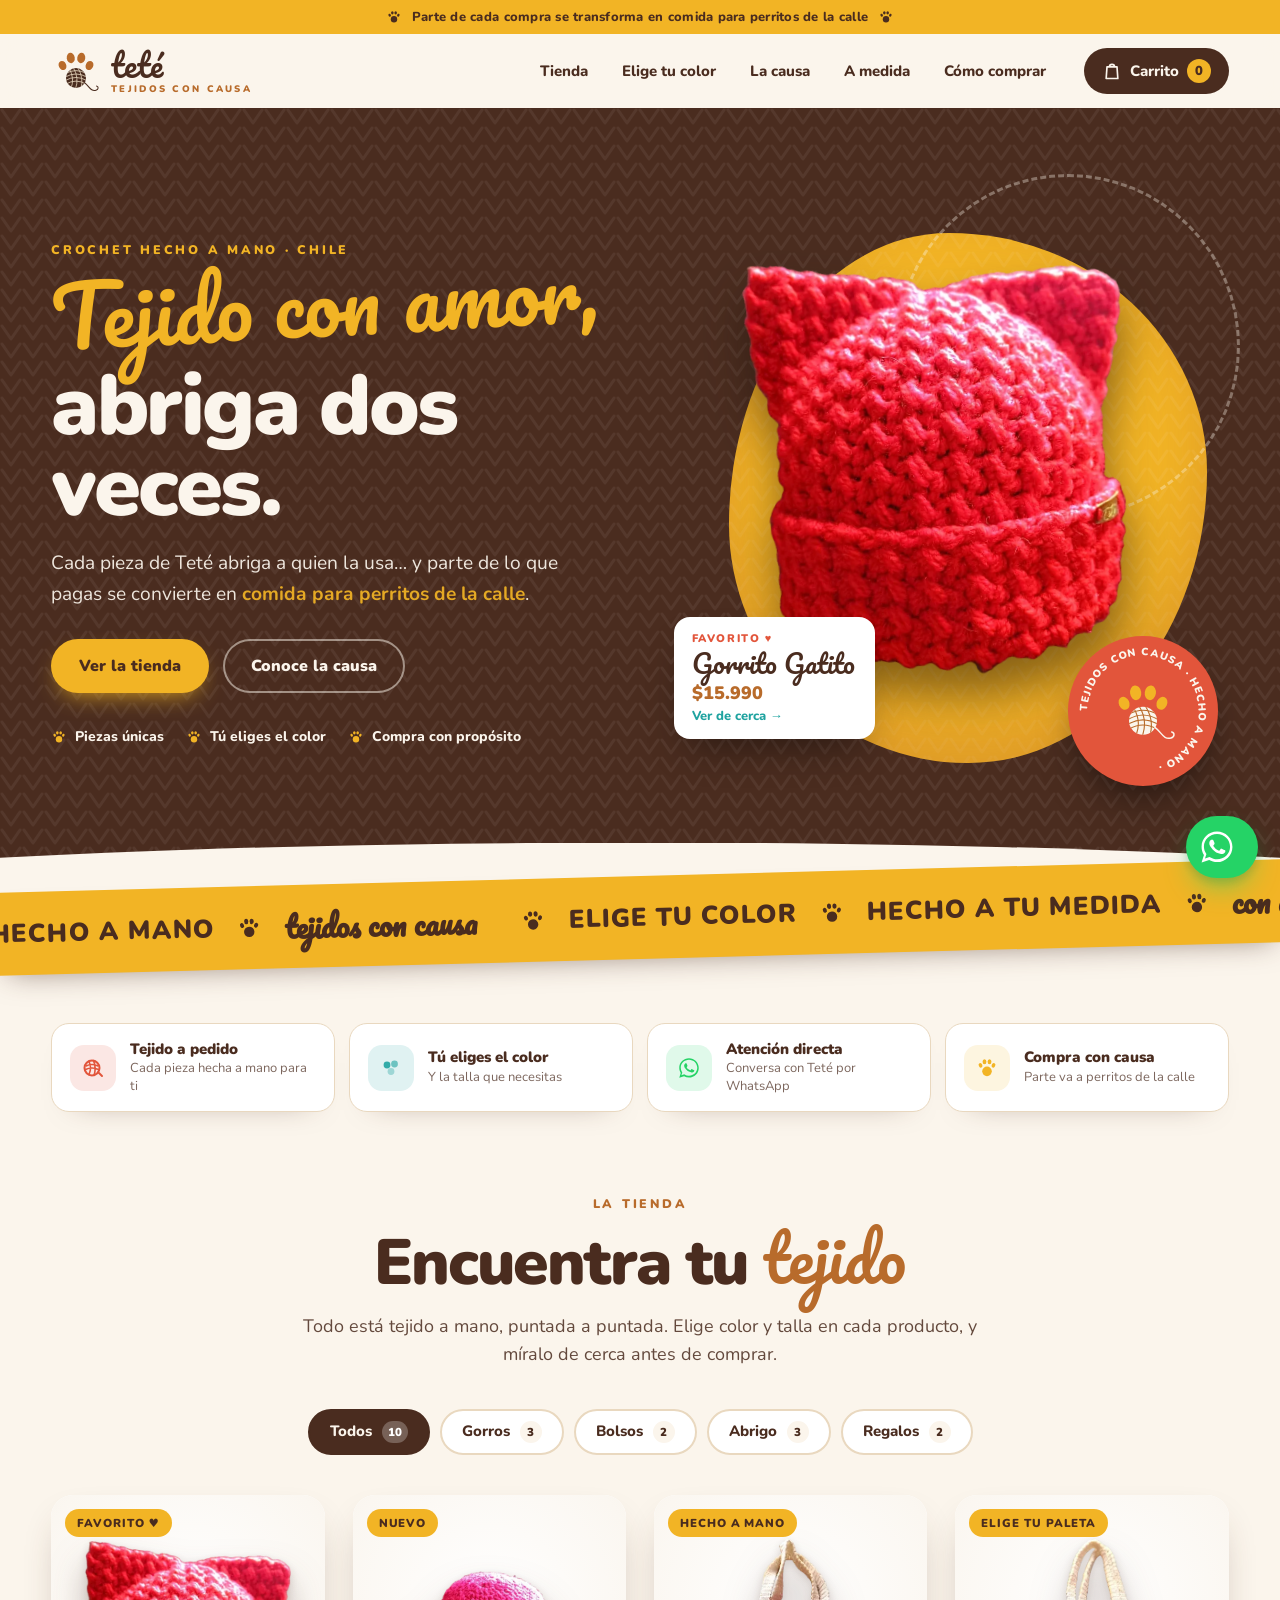
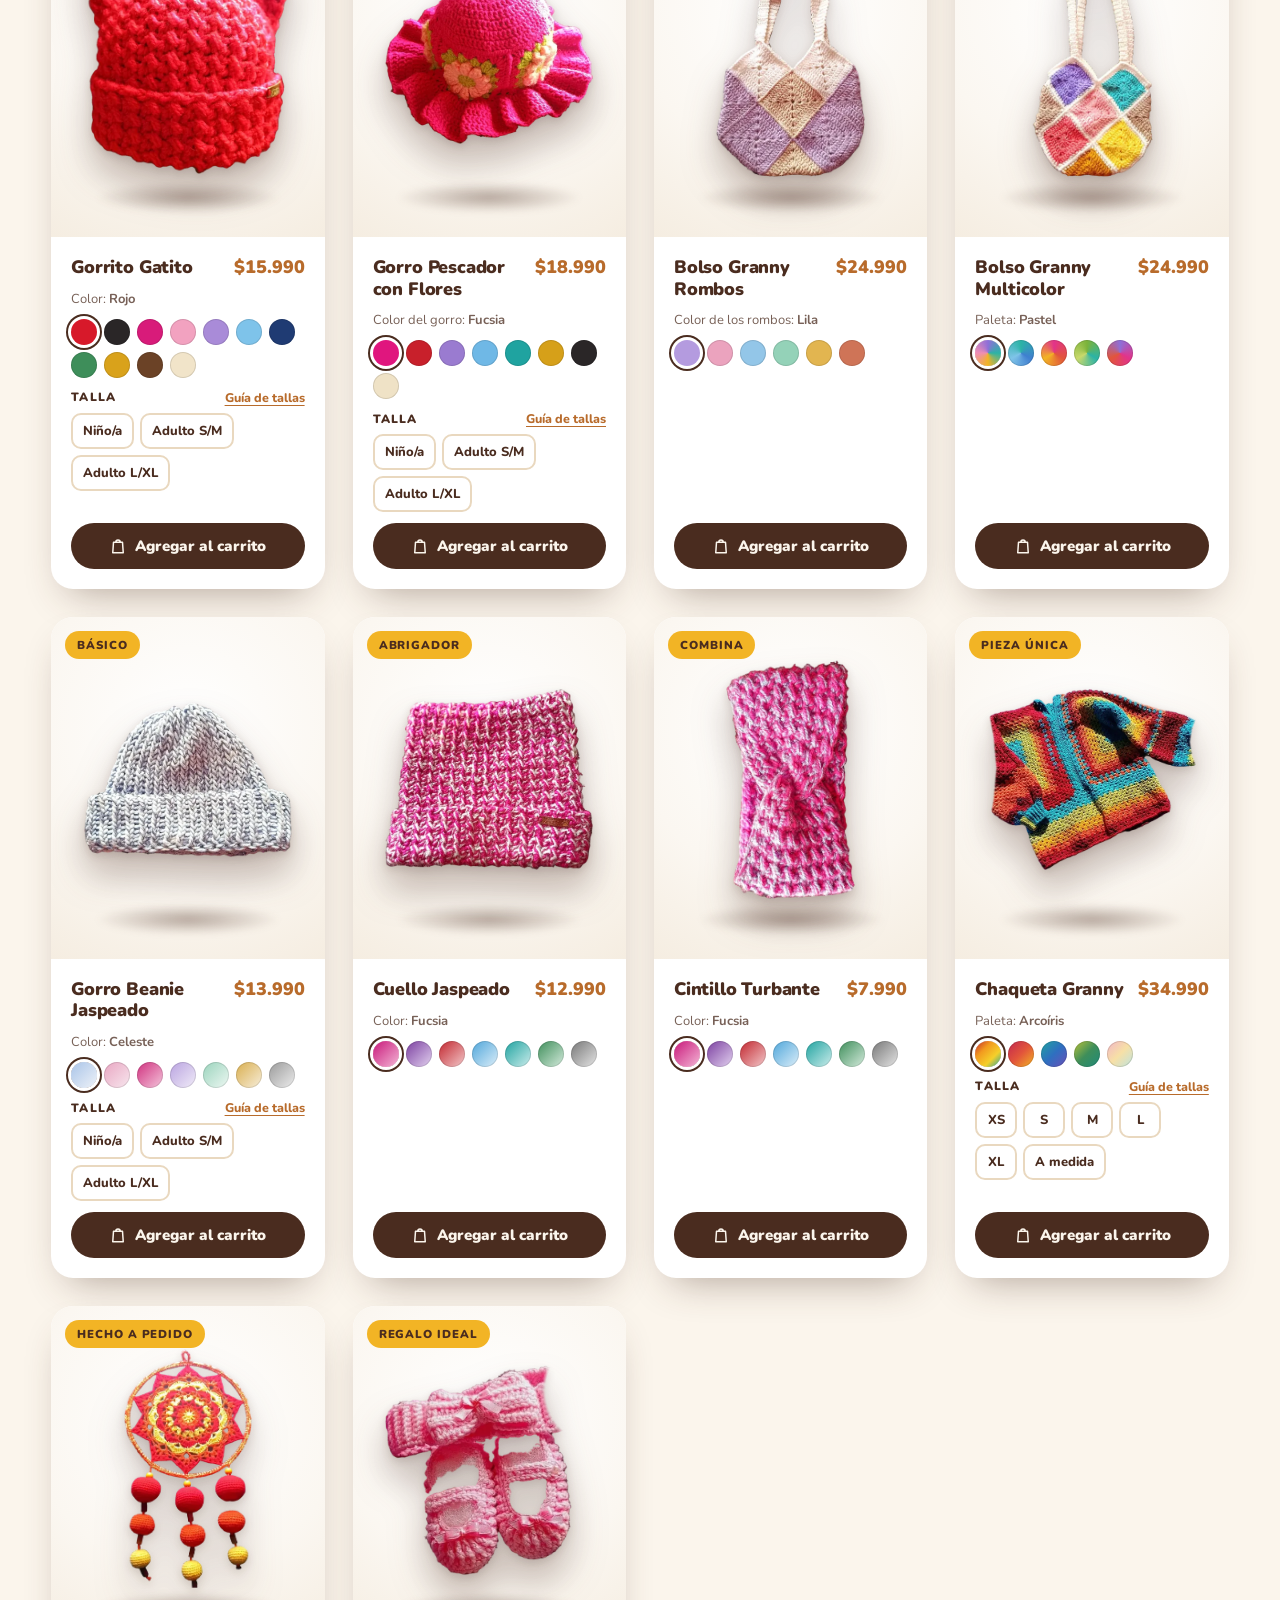
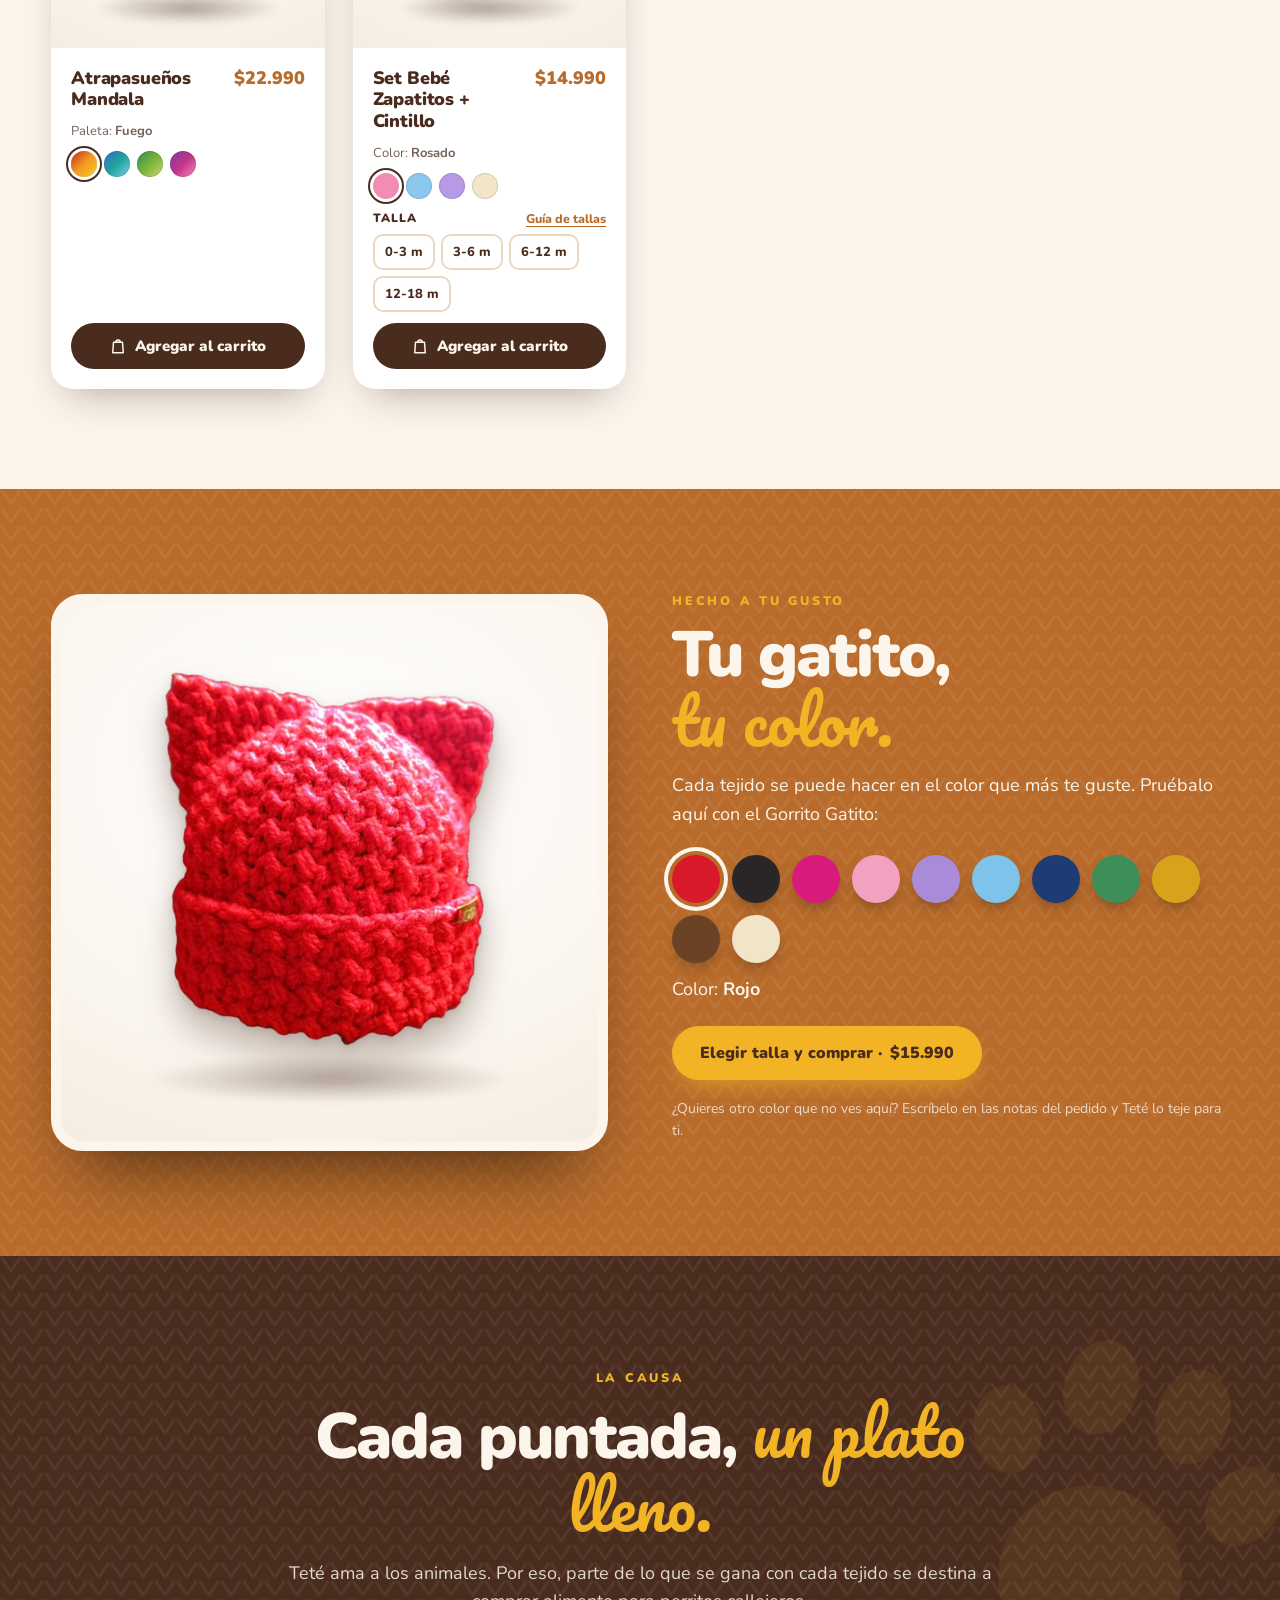
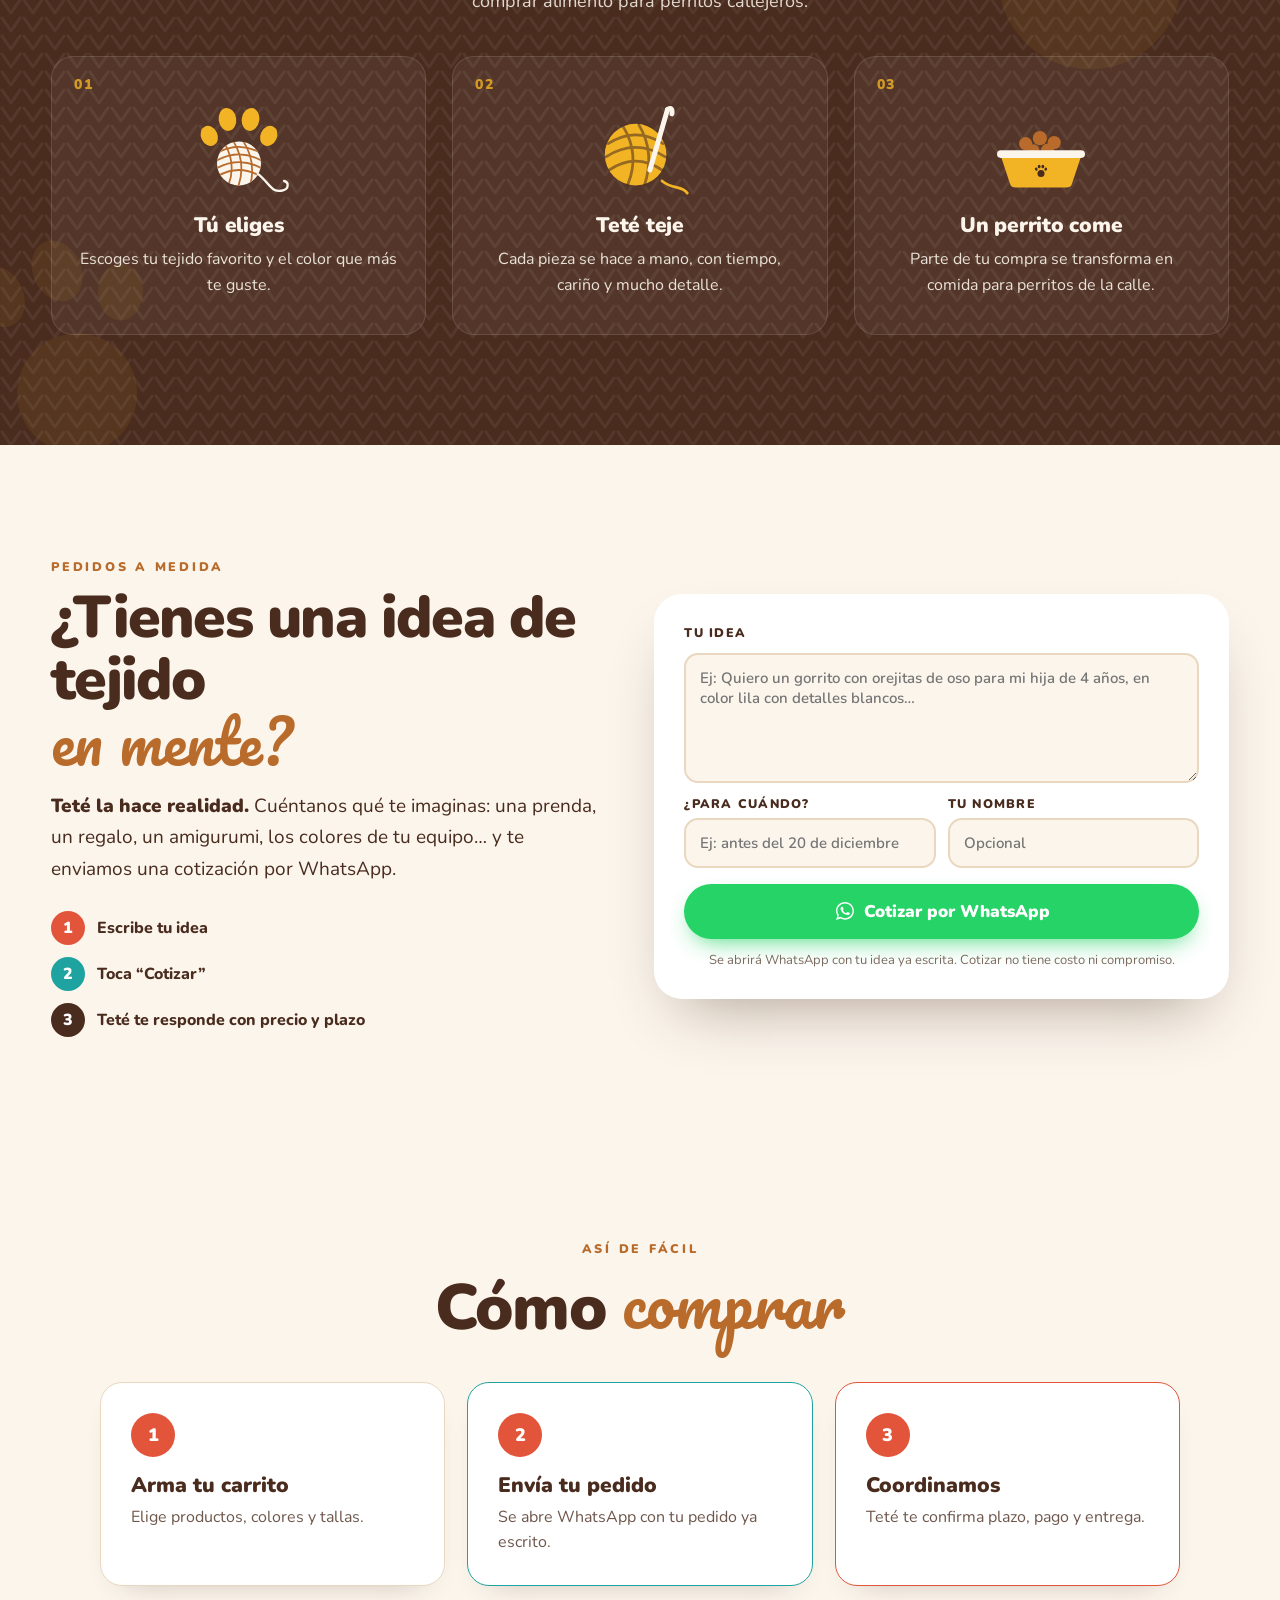
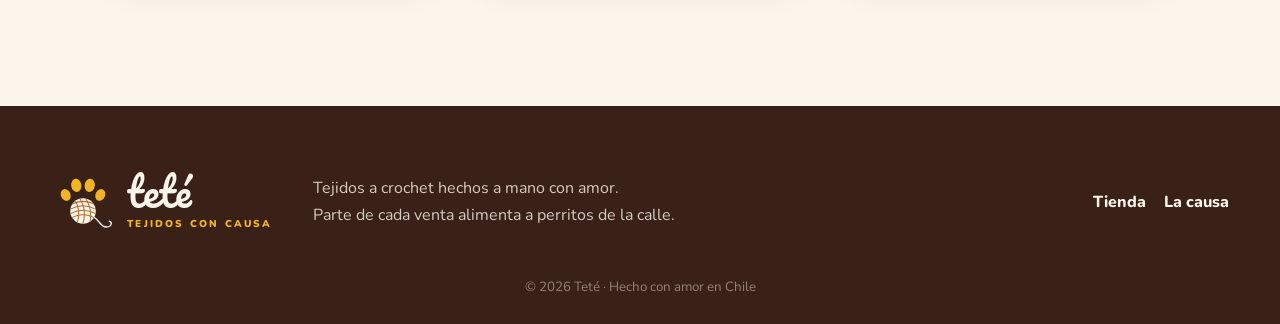
==== commit d0bbbbc7: "﻿Vista previa para compartir con la dirección real de Vercel Las imágenes de vista previa (WhatsApp," ====
--- a/index-ovillo.html
+++ b/index-ovillo.html
@@ -10,23 +10,25 @@
 <!-- Vista previa al compartir (WhatsApp, Facebook, Instagram, X, LinkedIn).
      Al publicar la página, ejecuta preparar-para-publicar.ps1 para convertir estas rutas en direcciones completas. -->
 <meta property="og:type" content="website">
+<meta property="og:url" content="https://tete-tejidos.vercel.app/index-ovillo.html">
+<link rel="canonical" href="https://tete-tejidos.vercel.app/index-ovillo.html">
 <meta property="og:locale" content="es_CL">
 <meta property="og:site_name" content="Teté · Tejidos con causa">
 <meta property="og:title" content="Teté · Tejidos a crochet hechos a mano, en tu color">
 <meta property="og:description" content="Gorros, bolsos y regalos tejidos a pedido en el color que quieras. Parte de cada compra alimenta a perritos de la calle 🐾">
-<meta property="og:image" content="img/og-tete.jpg">
+<meta property="og:image" content="https://tete-tejidos.vercel.app/img/og-tete.jpg">
 <meta property="og:image:type" content="image/jpeg">
 <meta property="og:image:width" content="1200">
 <meta property="og:image:height" content="630">
 <meta property="og:image:alt" content="Logo de Teté junto a un gorrito tejido con orejitas de gato, con el texto: Tejidos hechos a mano, en tu color">
-<meta property="og:image" content="img/og-tete-cuadrada.jpg">
+<meta property="og:image" content="https://tete-tejidos.vercel.app/img/og-tete-cuadrada.jpg">
 <meta property="og:image:type" content="image/jpeg">
 <meta property="og:image:width" content="1200">
 <meta property="og:image:height" content="1200">
 <meta name="twitter:card" content="summary_large_image">
 <meta name="twitter:title" content="Teté · Tejidos a crochet hechos a mano, en tu color">
 <meta name="twitter:description" content="Gorros, bolsos y regalos tejidos a pedido. Parte de cada compra alimenta a perritos de la calle.">
-<meta name="twitter:image" content="img/og-tete.jpg">
+<meta name="twitter:image" content="https://tete-tejidos.vercel.app/img/og-tete.jpg">
 <meta name="twitter:image:alt" content="Logo de Teté junto a un gorrito tejido con orejitas de gato">
 <link rel="icon" href="img/favicon-mandala.svg" type="image/svg+xml">
 <link rel="icon" href="img/favicon-32.png" type="image/png" sizes="32x32">
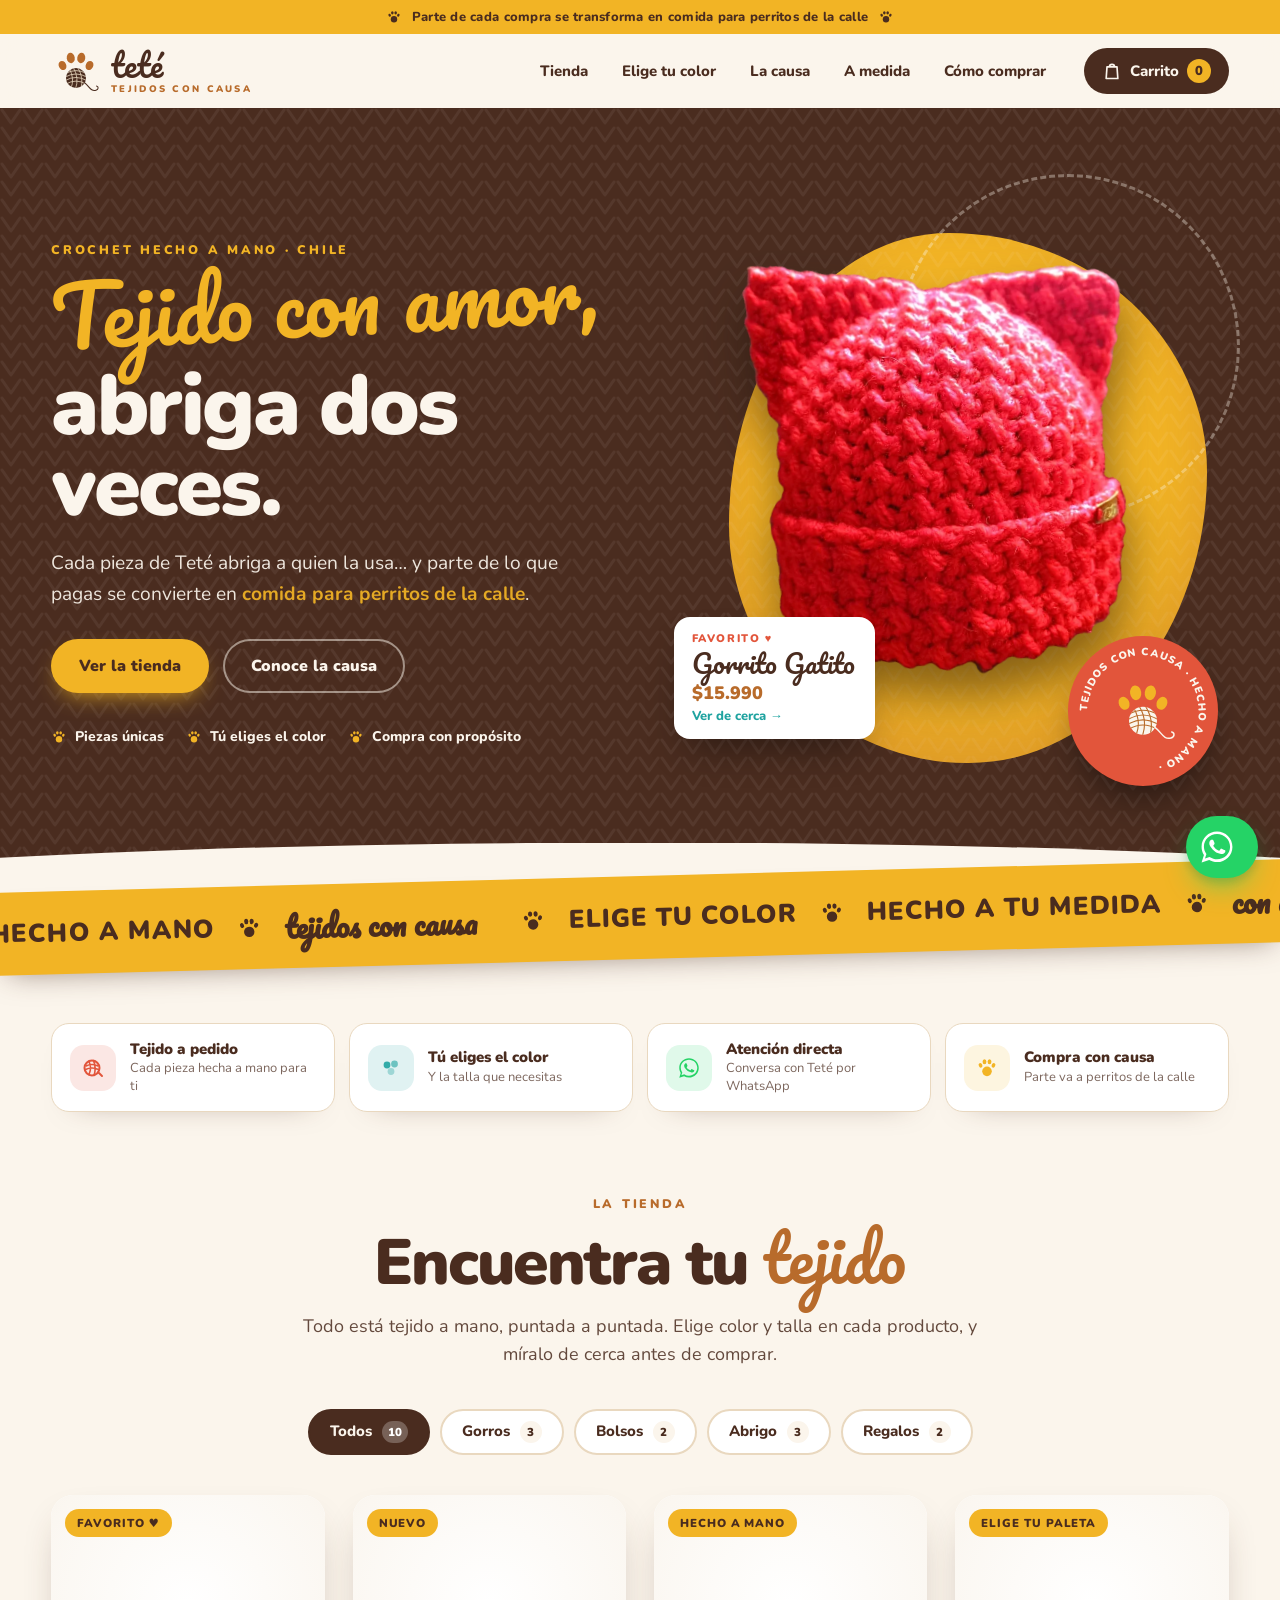
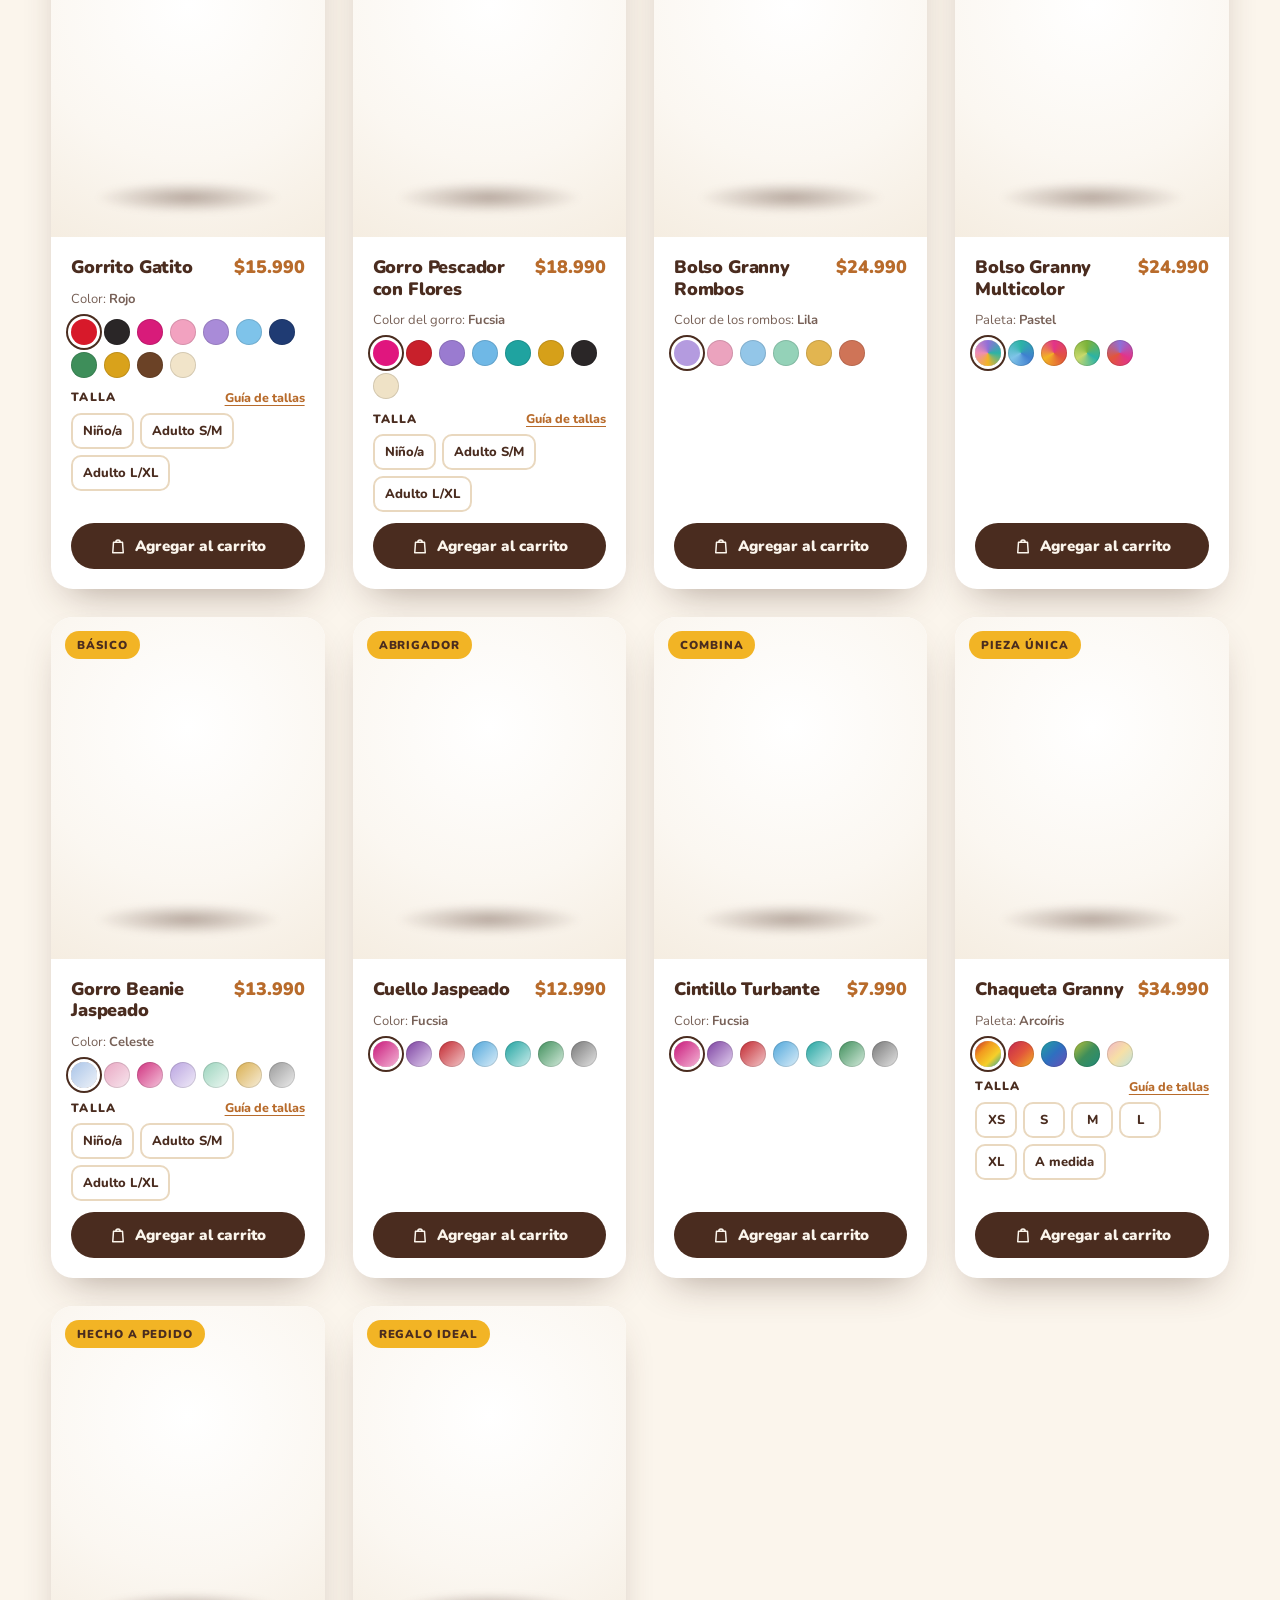
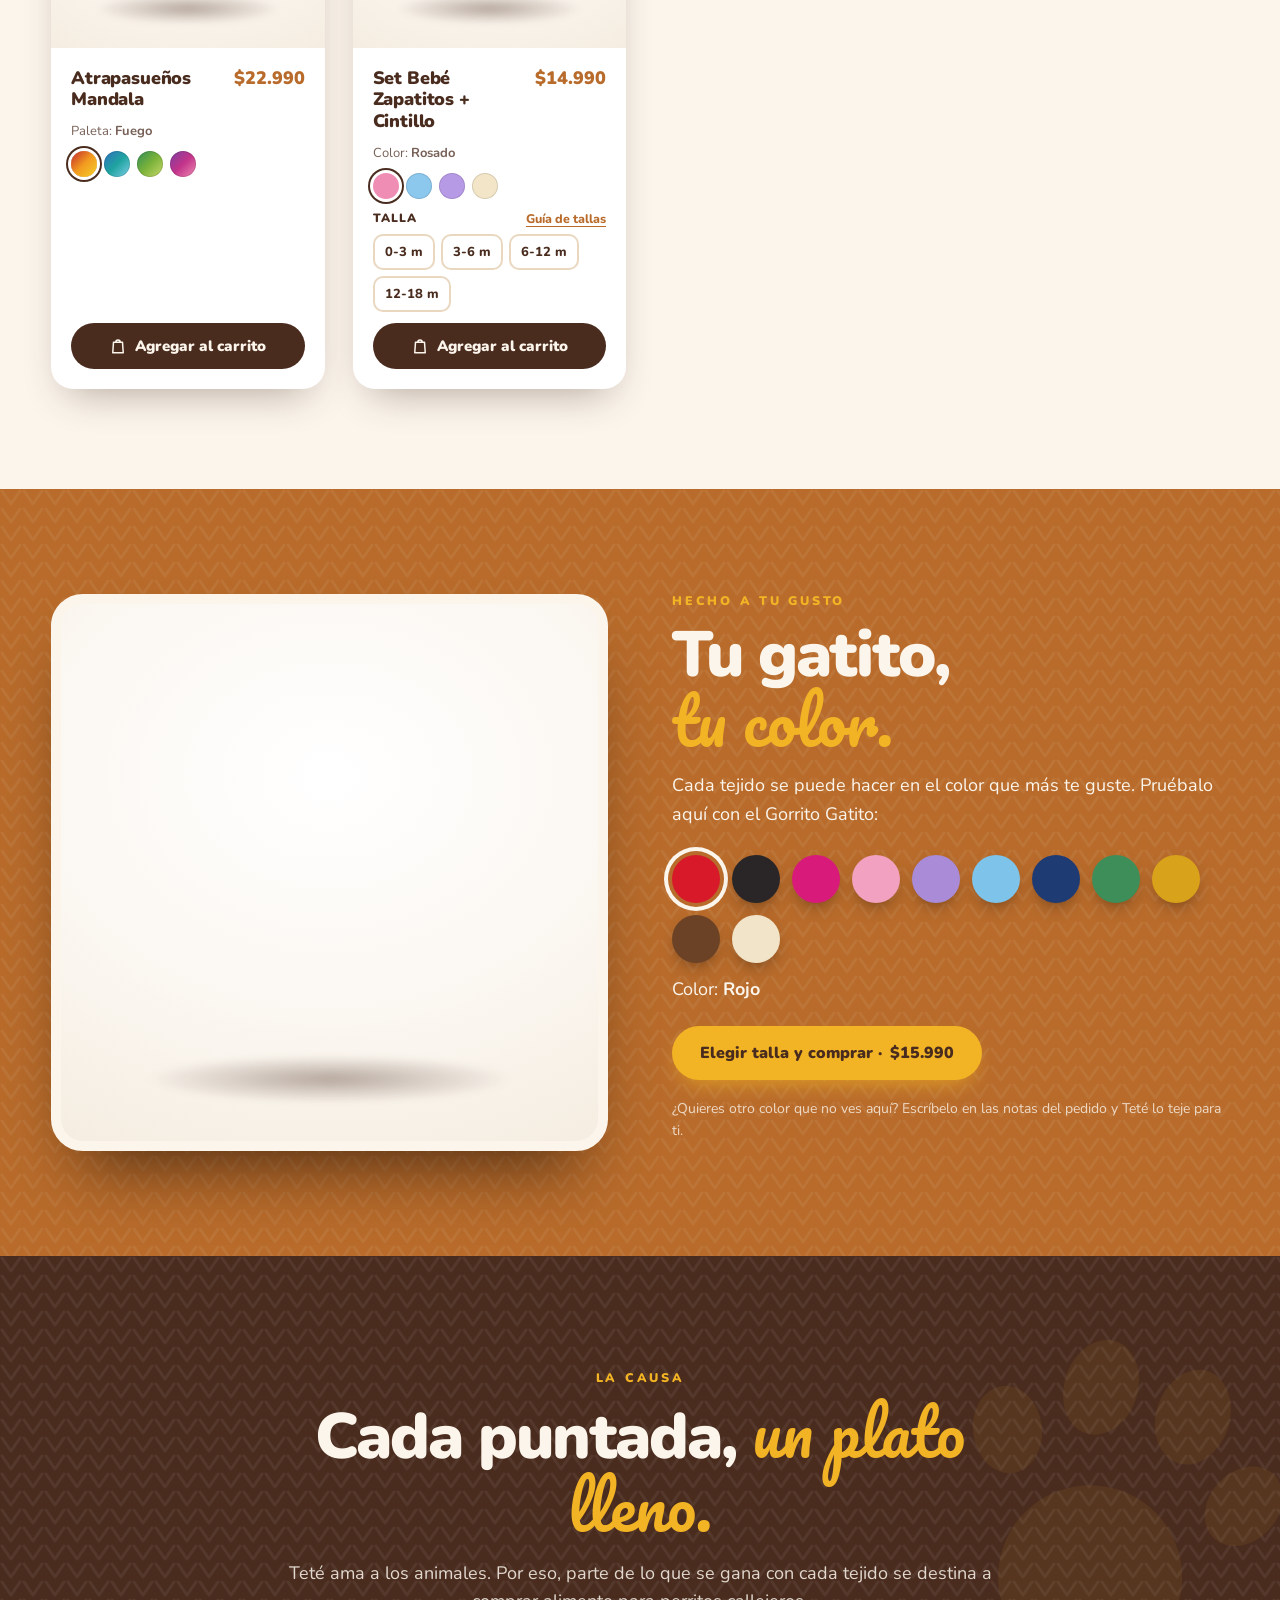
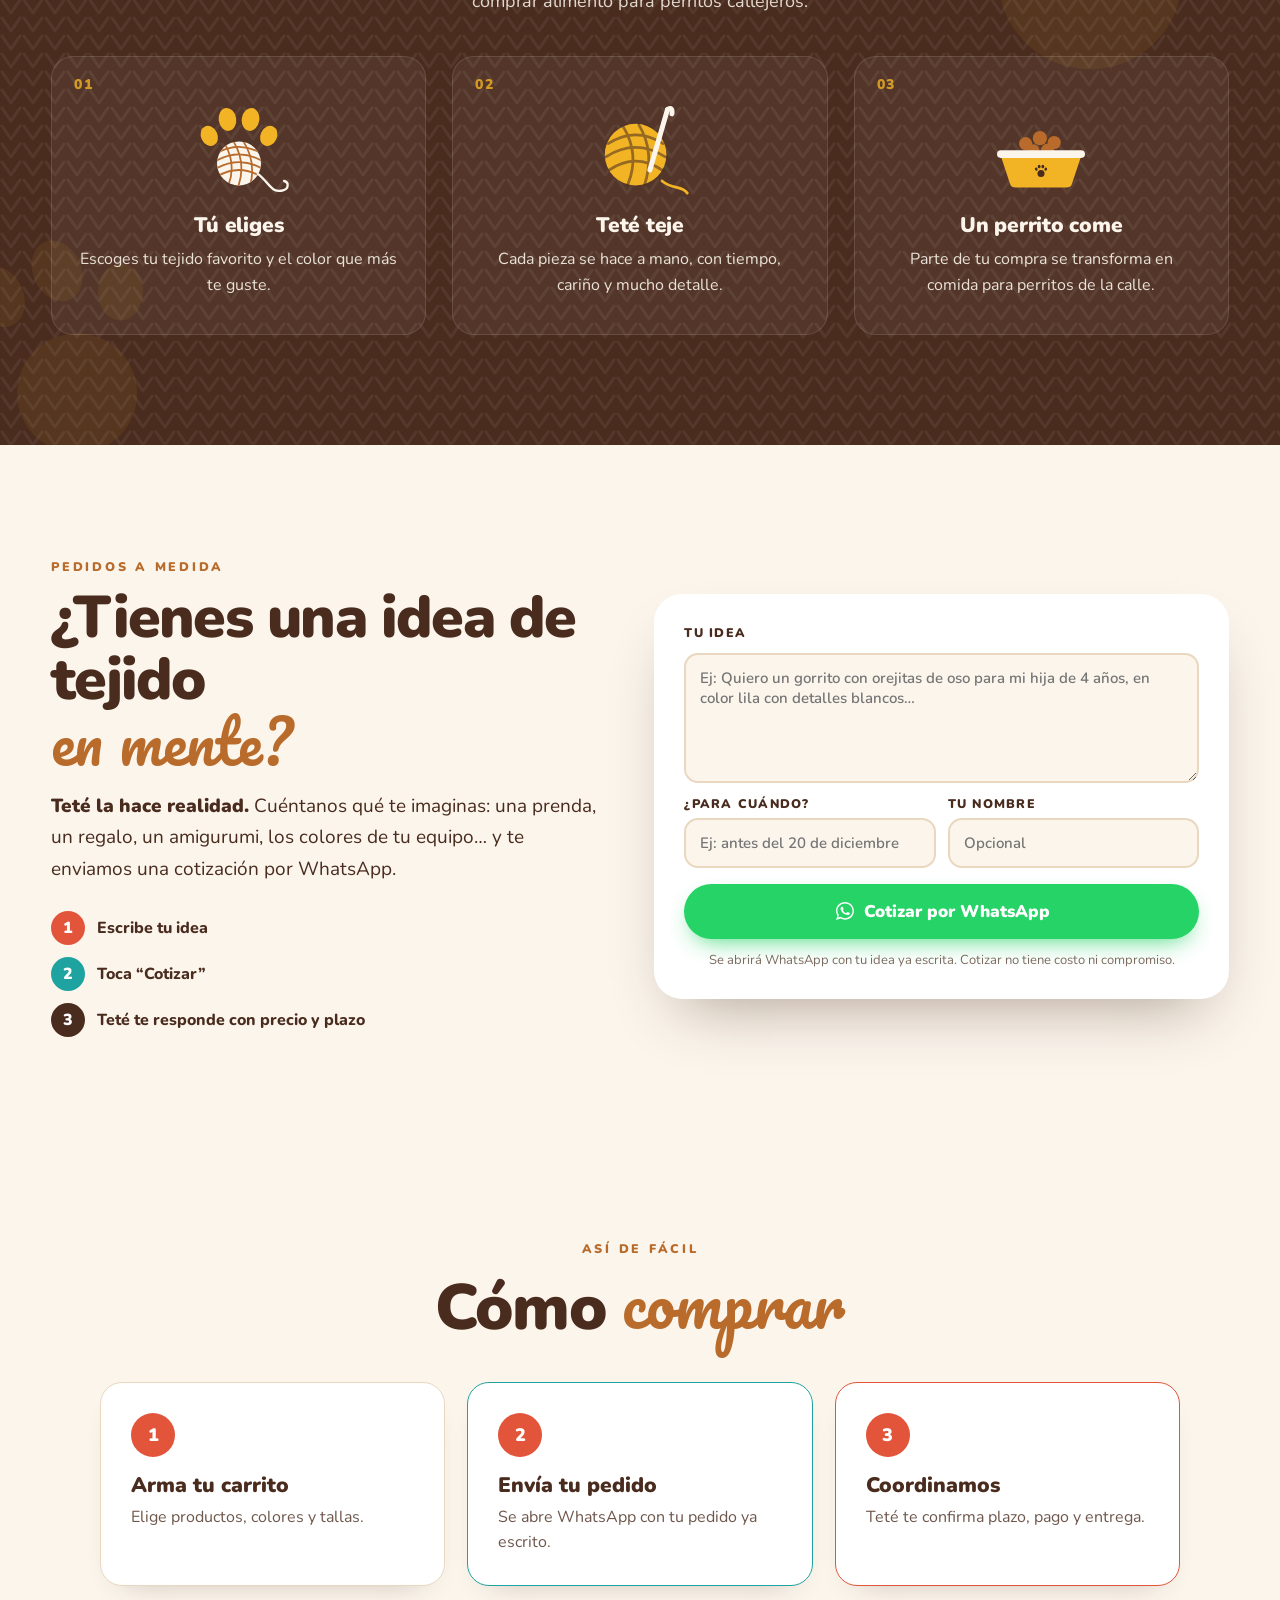
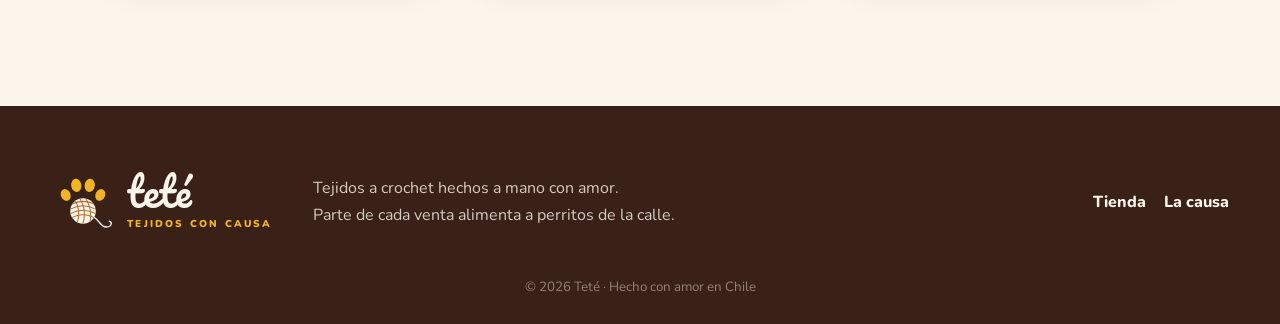
==== commit 7356dfa7: "Dominio propio: www.tetetejidos.cl La vista previa al compartir, la URL canónica y el QR de la tarje" ====
--- a/index-ovillo.html
+++ b/index-ovillo.html
@@ -10,25 +10,25 @@
 <!-- Vista previa al compartir (WhatsApp, Facebook, Instagram, X, LinkedIn).
      Al publicar la página, ejecuta preparar-para-publicar.ps1 para convertir estas rutas en direcciones completas. -->
 <meta property="og:type" content="website">
-<meta property="og:url" content="https://tete-tejidos.vercel.app/index-ovillo.html">
-<link rel="canonical" href="https://tete-tejidos.vercel.app/index-ovillo.html">
+<meta property="og:url" content="https://www.tetetejidos.cl/index-ovillo.html">
+<link rel="canonical" href="https://www.tetetejidos.cl/index-ovillo.html">
 <meta property="og:locale" content="es_CL">
 <meta property="og:site_name" content="Teté · Tejidos con causa">
 <meta property="og:title" content="Teté · Tejidos a crochet hechos a mano, en tu color">
 <meta property="og:description" content="Gorros, bolsos y regalos tejidos a pedido en el color que quieras. Parte de cada compra alimenta a perritos de la calle 🐾">
-<meta property="og:image" content="https://tete-tejidos.vercel.app/img/og-tete.jpg">
+<meta property="og:image" content="https://www.tetetejidos.cl/img/og-tete.jpg">
 <meta property="og:image:type" content="image/jpeg">
 <meta property="og:image:width" content="1200">
 <meta property="og:image:height" content="630">
 <meta property="og:image:alt" content="Logo de Teté junto a un gorrito tejido con orejitas de gato, con el texto: Tejidos hechos a mano, en tu color">
-<meta property="og:image" content="https://tete-tejidos.vercel.app/img/og-tete-cuadrada.jpg">
+<meta property="og:image" content="https://www.tetetejidos.cl/img/og-tete-cuadrada.jpg">
 <meta property="og:image:type" content="image/jpeg">
 <meta property="og:image:width" content="1200">
 <meta property="og:image:height" content="1200">
 <meta name="twitter:card" content="summary_large_image">
 <meta name="twitter:title" content="Teté · Tejidos a crochet hechos a mano, en tu color">
 <meta name="twitter:description" content="Gorros, bolsos y regalos tejidos a pedido. Parte de cada compra alimenta a perritos de la calle.">
-<meta name="twitter:image" content="https://tete-tejidos.vercel.app/img/og-tete.jpg">
+<meta name="twitter:image" content="https://www.tetetejidos.cl/img/og-tete.jpg">
 <meta name="twitter:image:alt" content="Logo de Teté junto a un gorrito tejido con orejitas de gato">
 <link rel="icon" href="img/favicon-mandala.svg" type="image/svg+xml">
 <link rel="icon" href="img/favicon-32.png" type="image/png" sizes="32x32">
